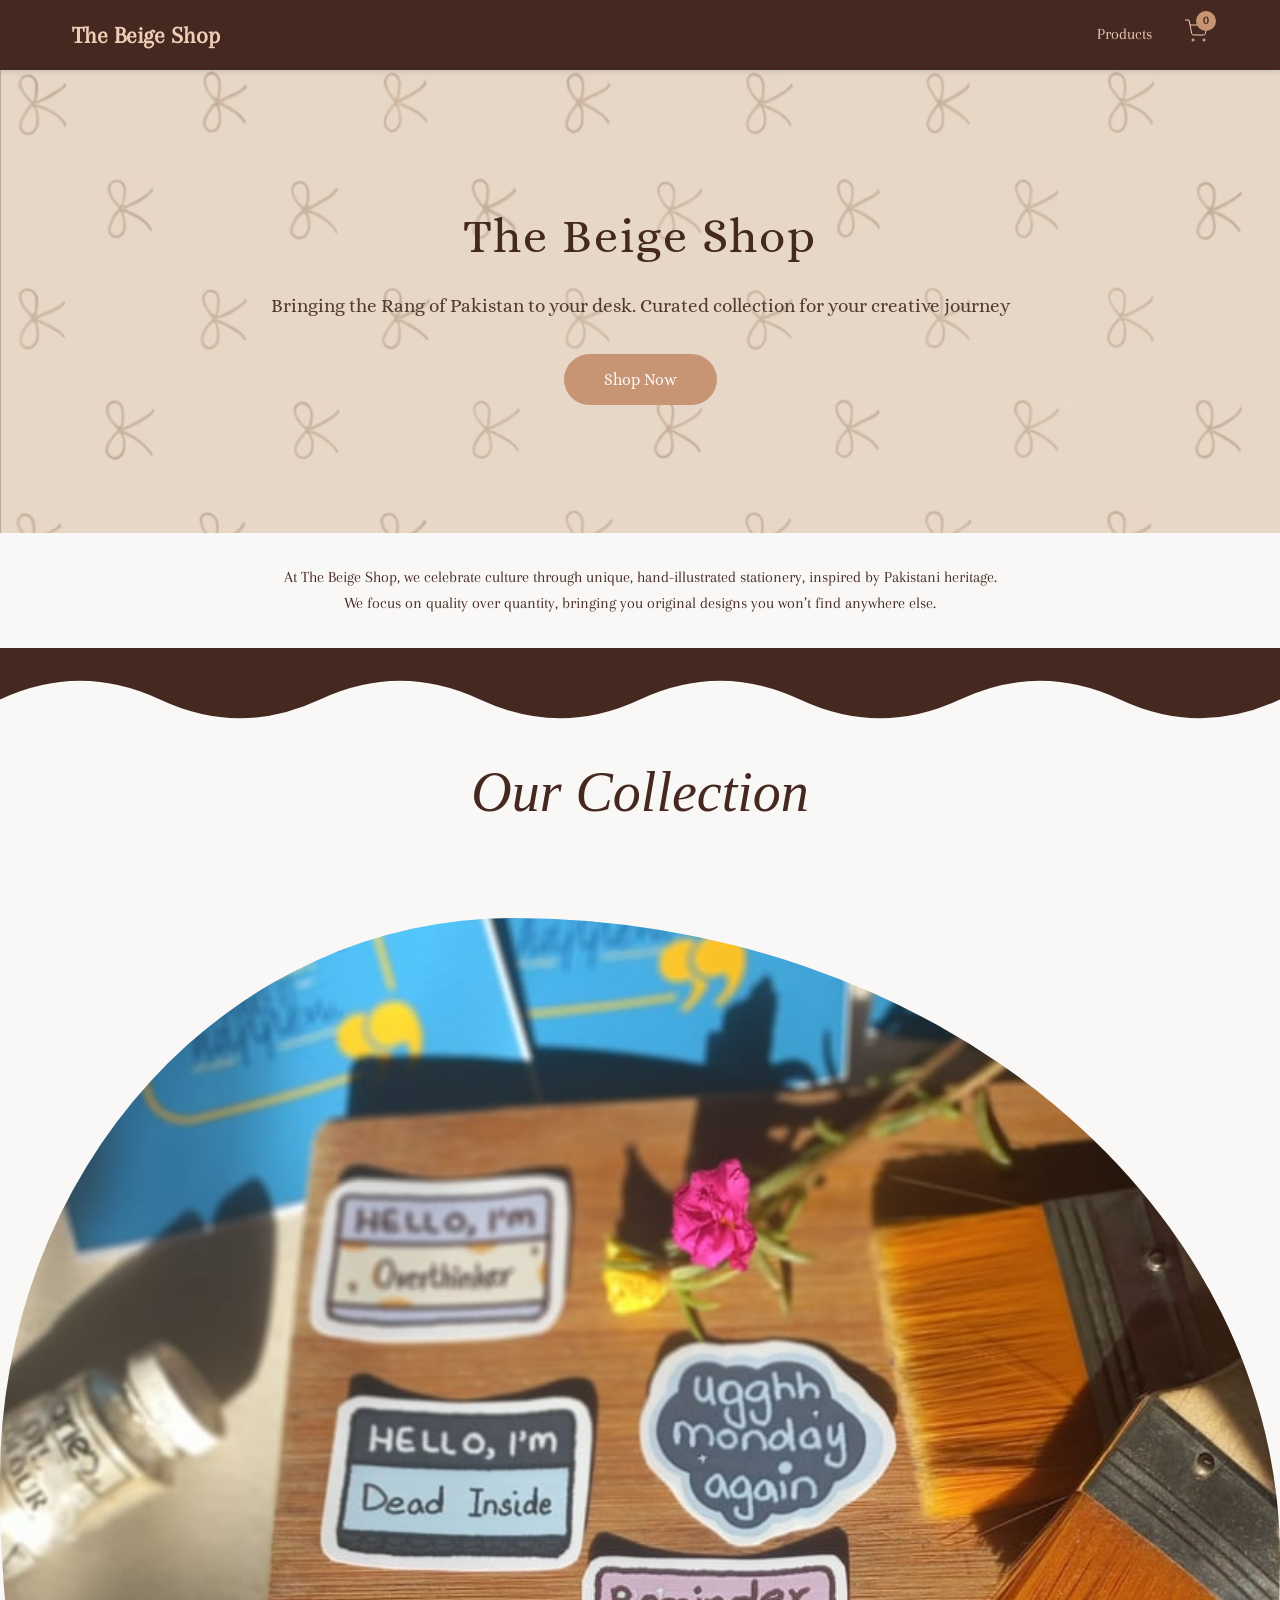
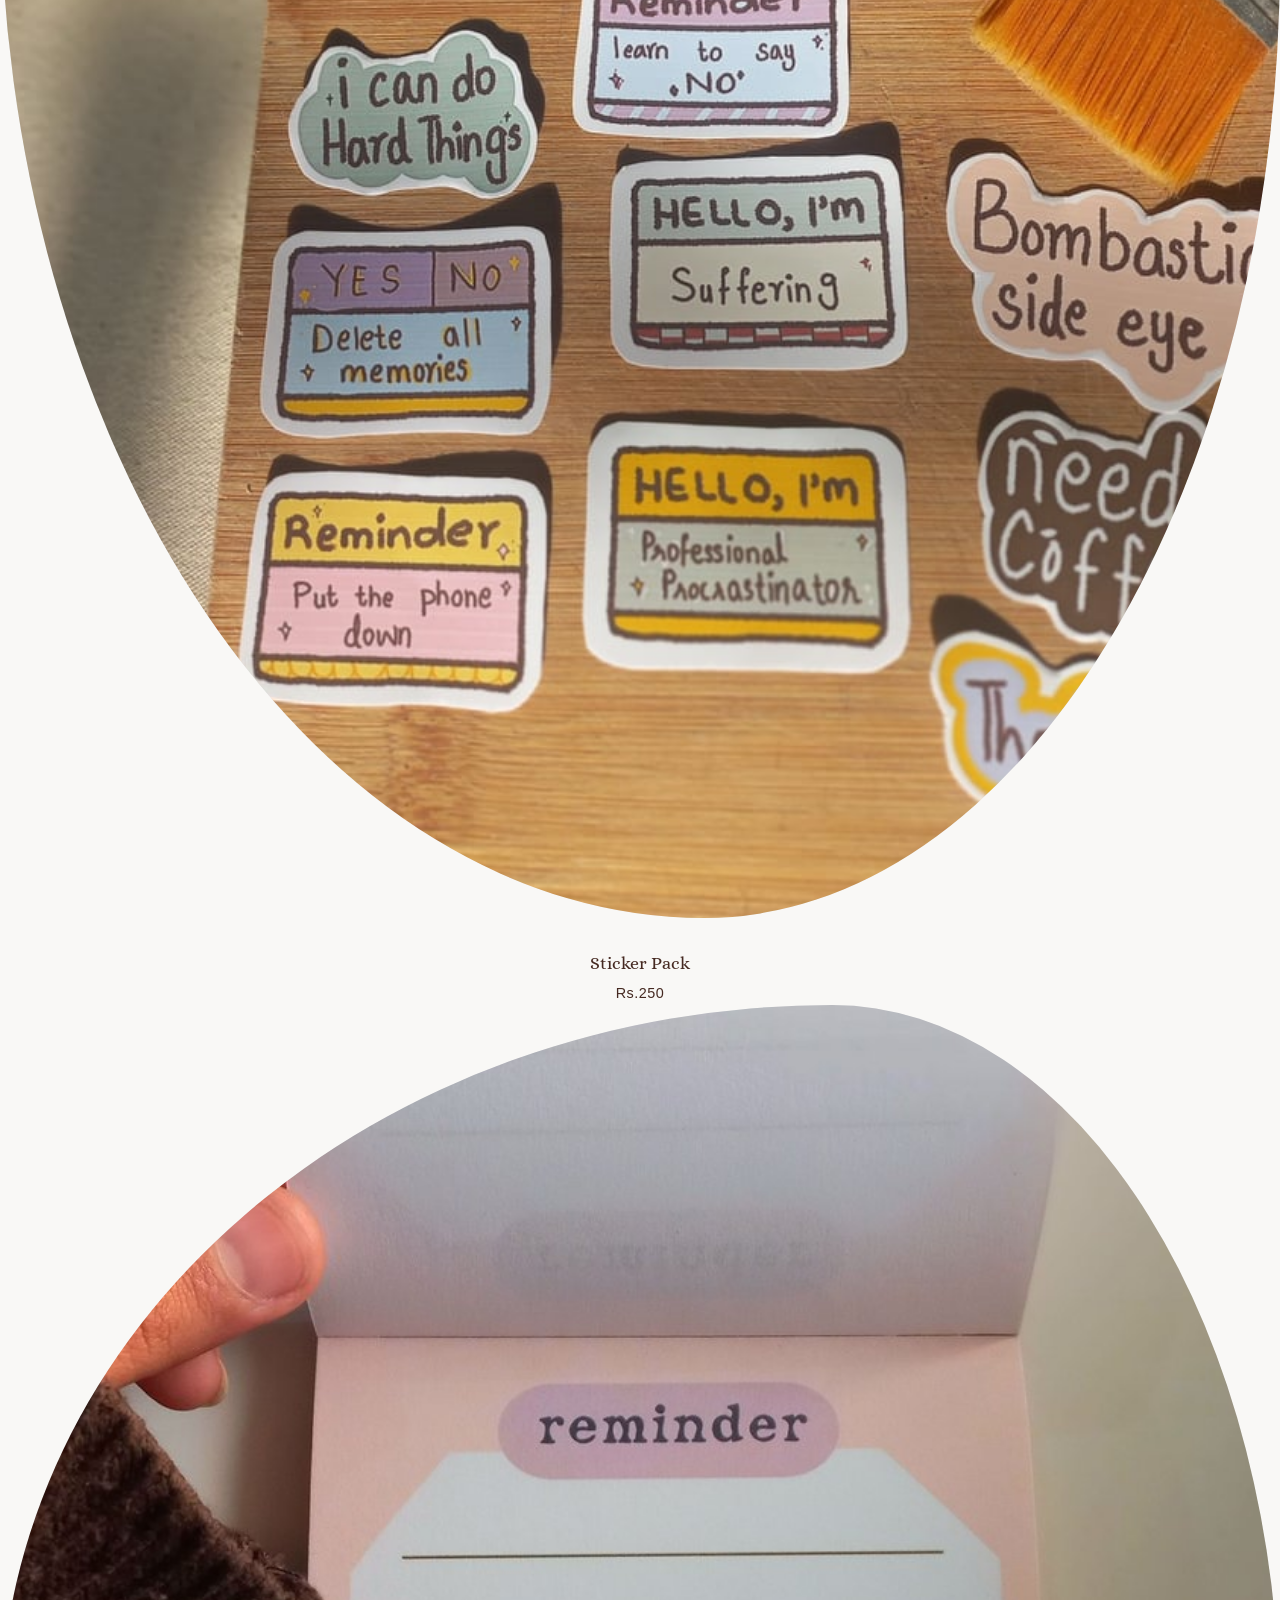
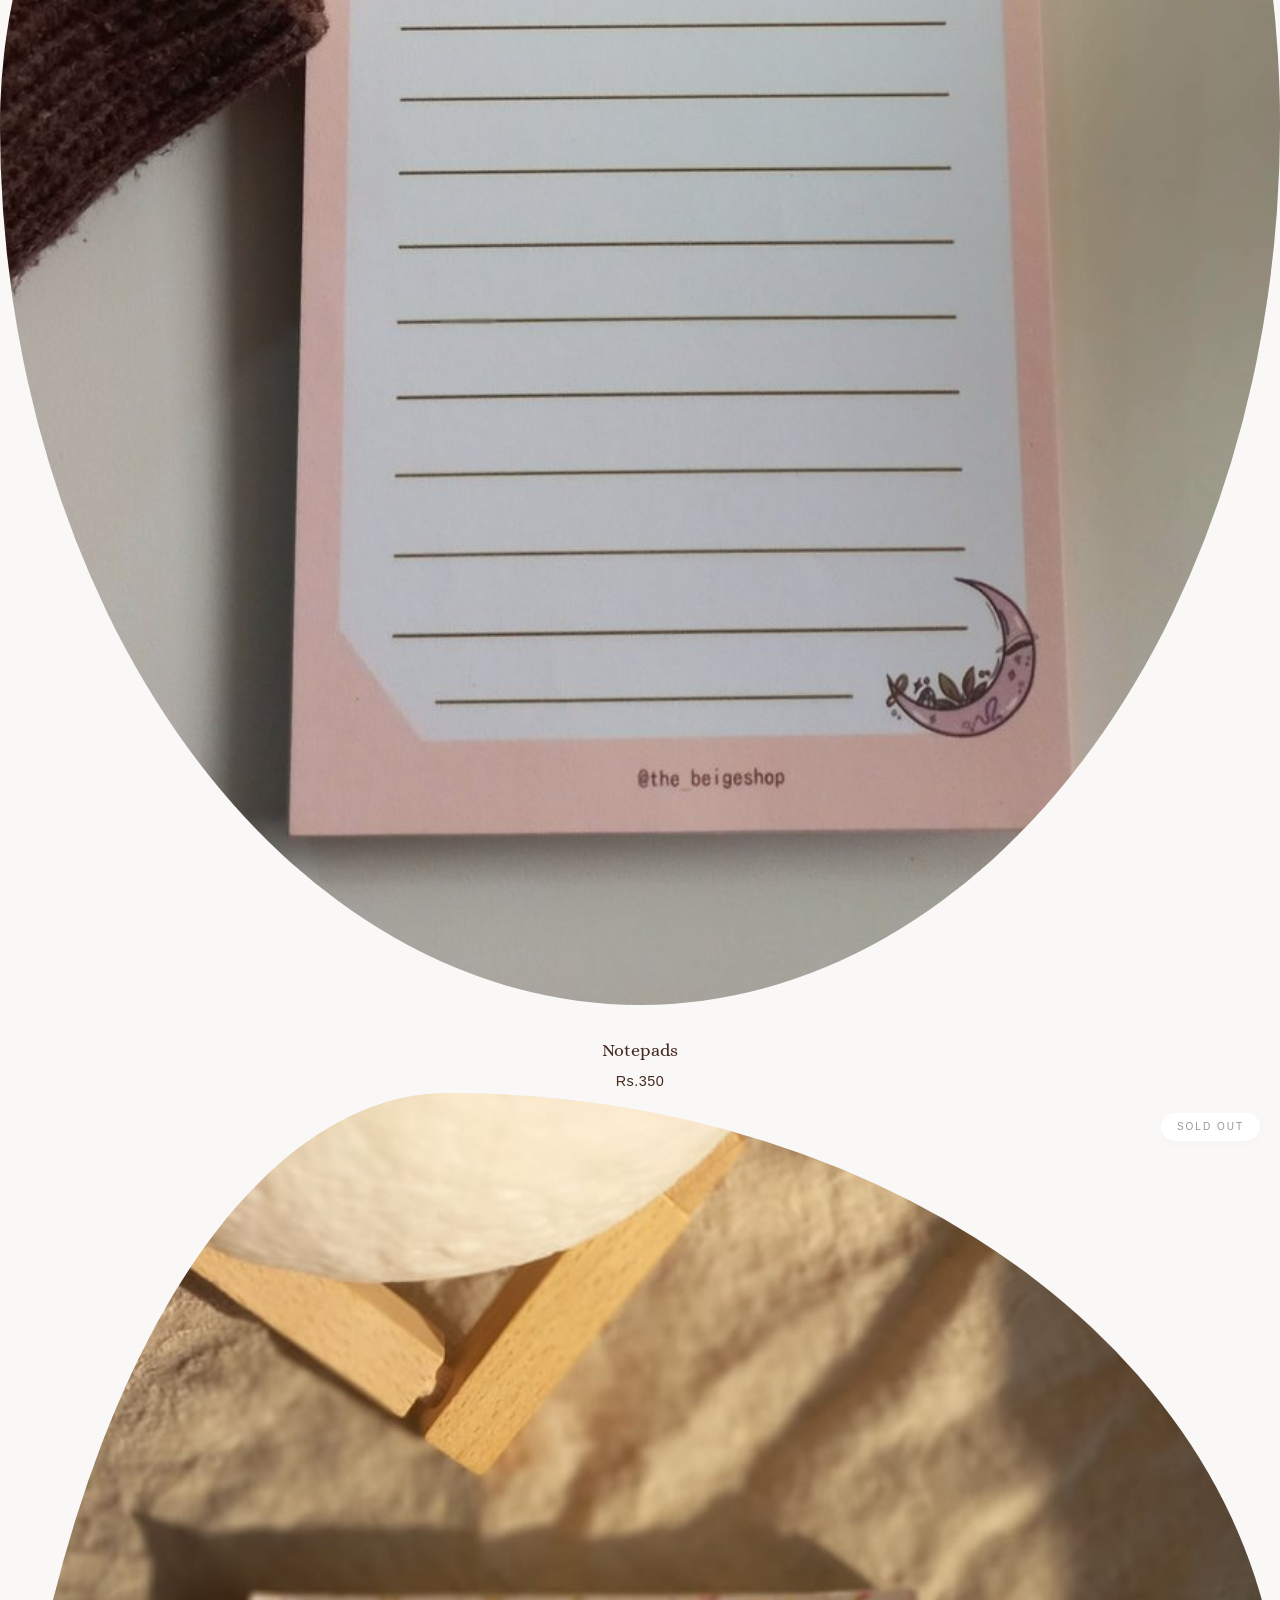
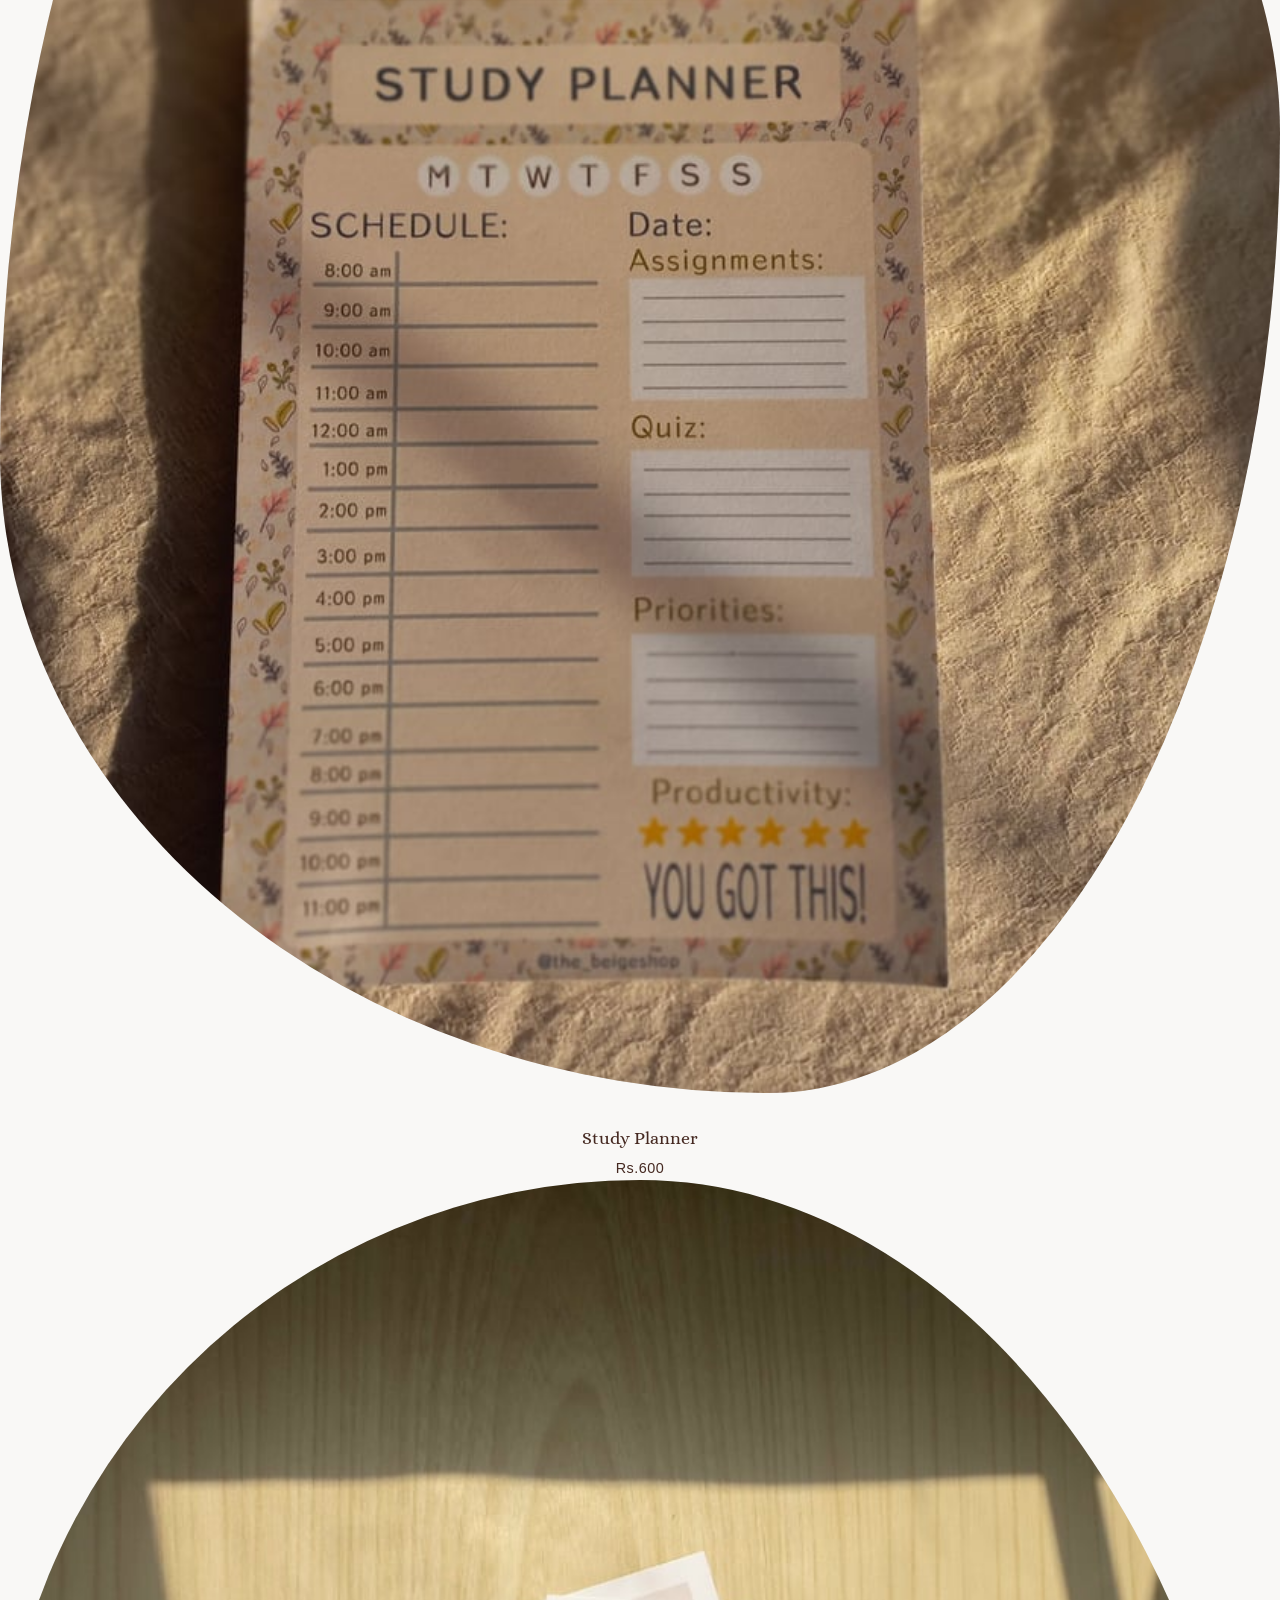
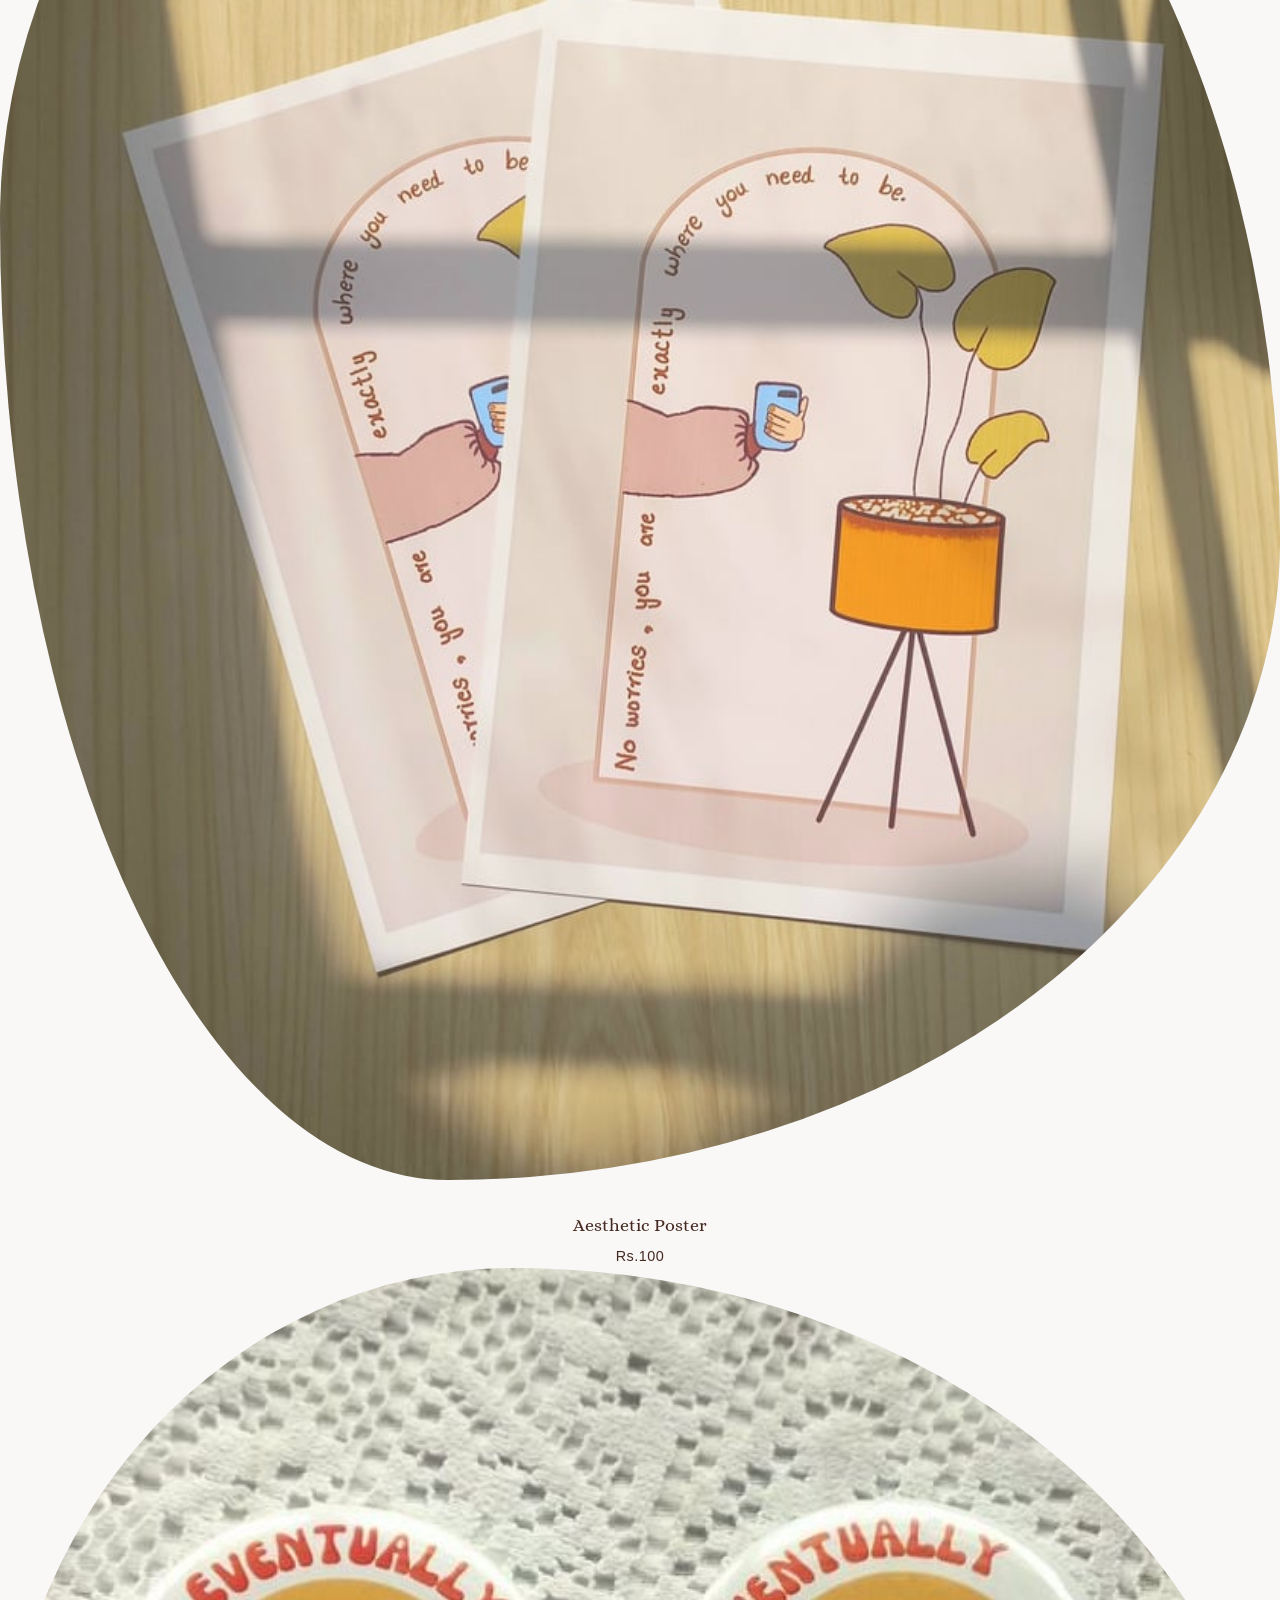
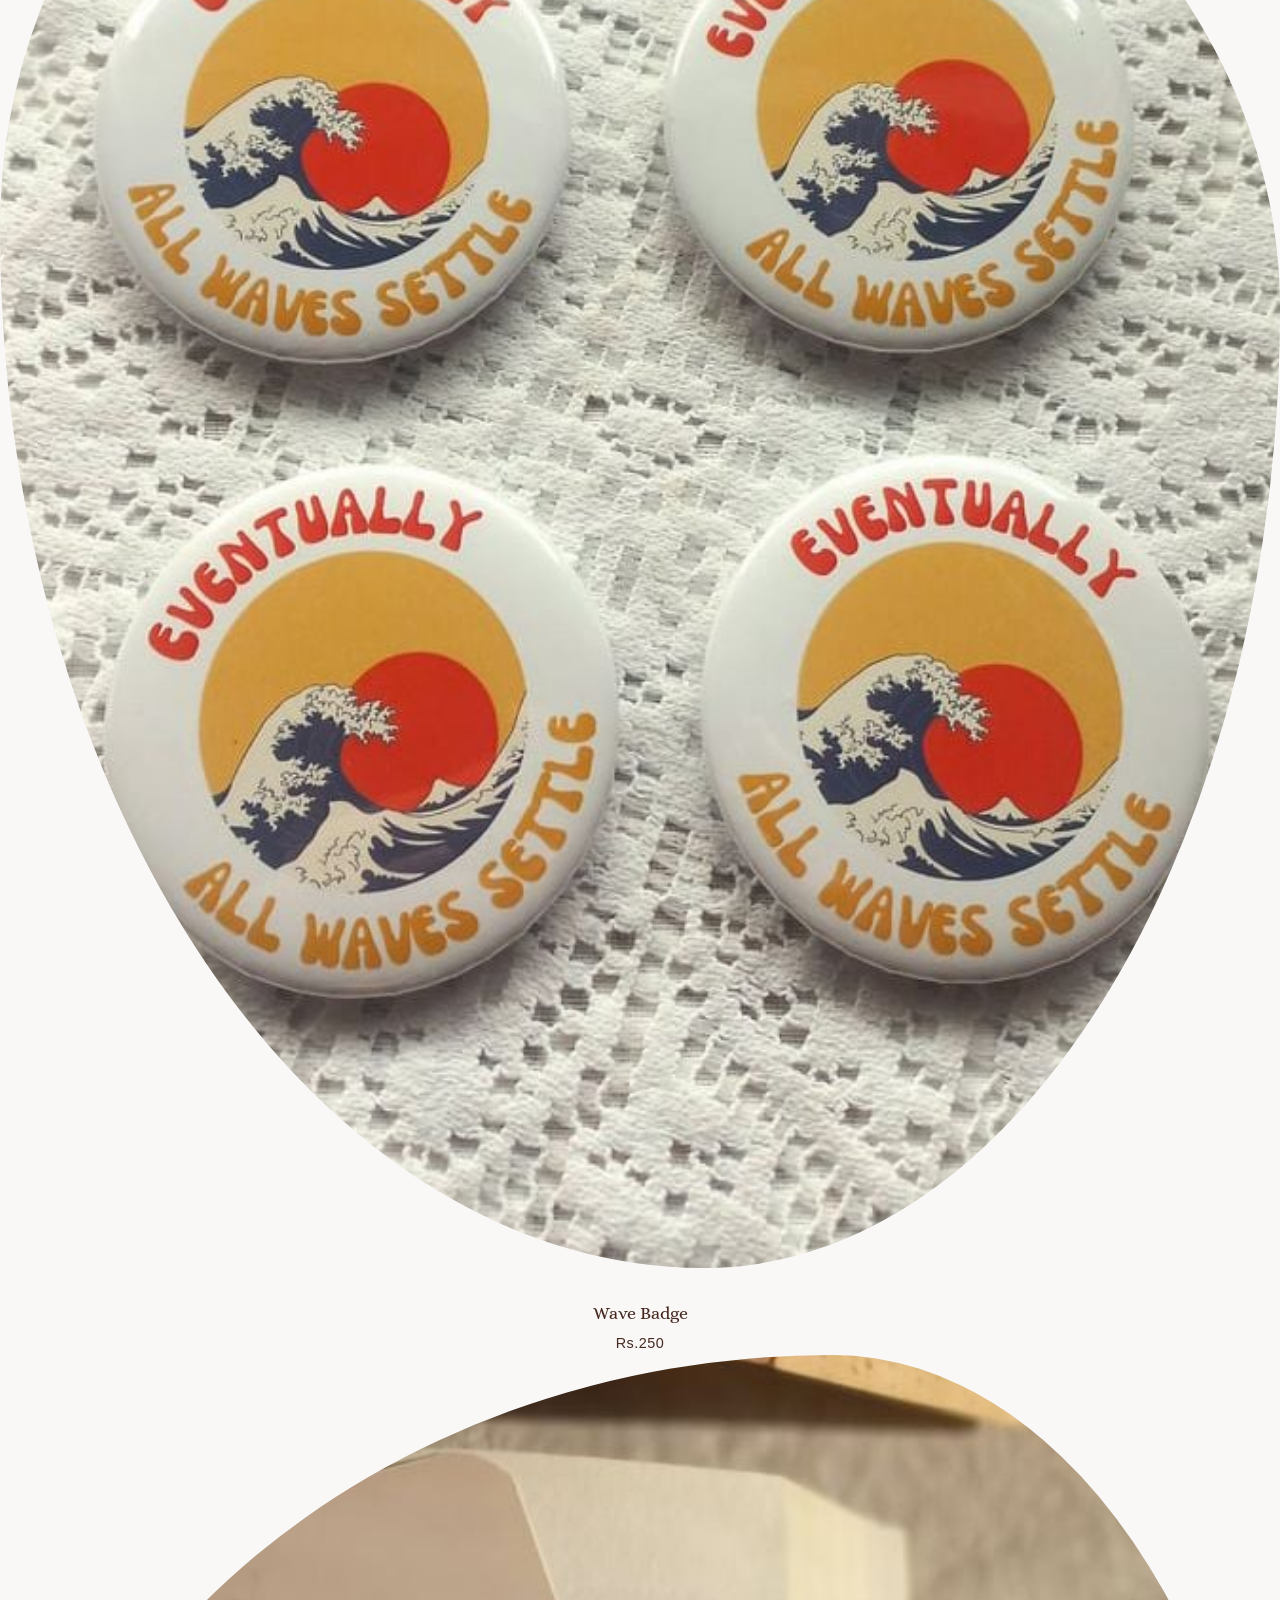
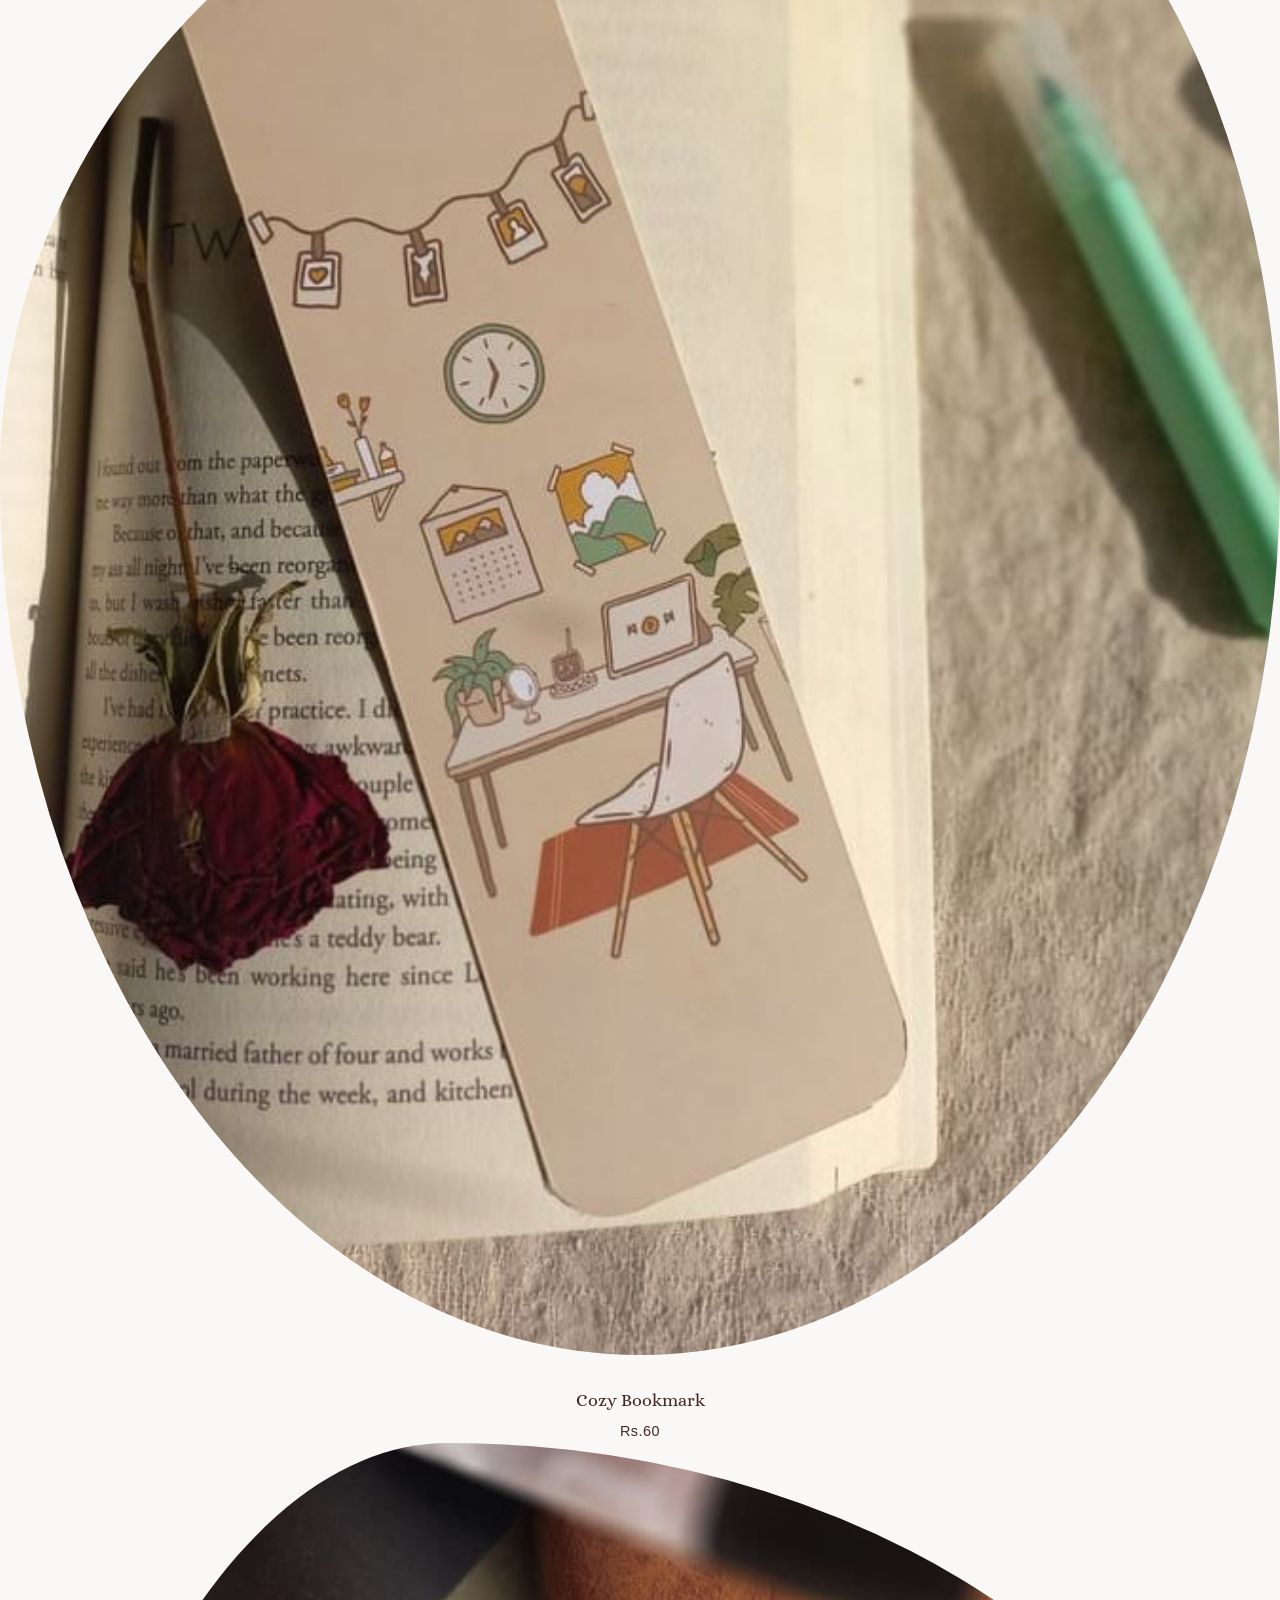
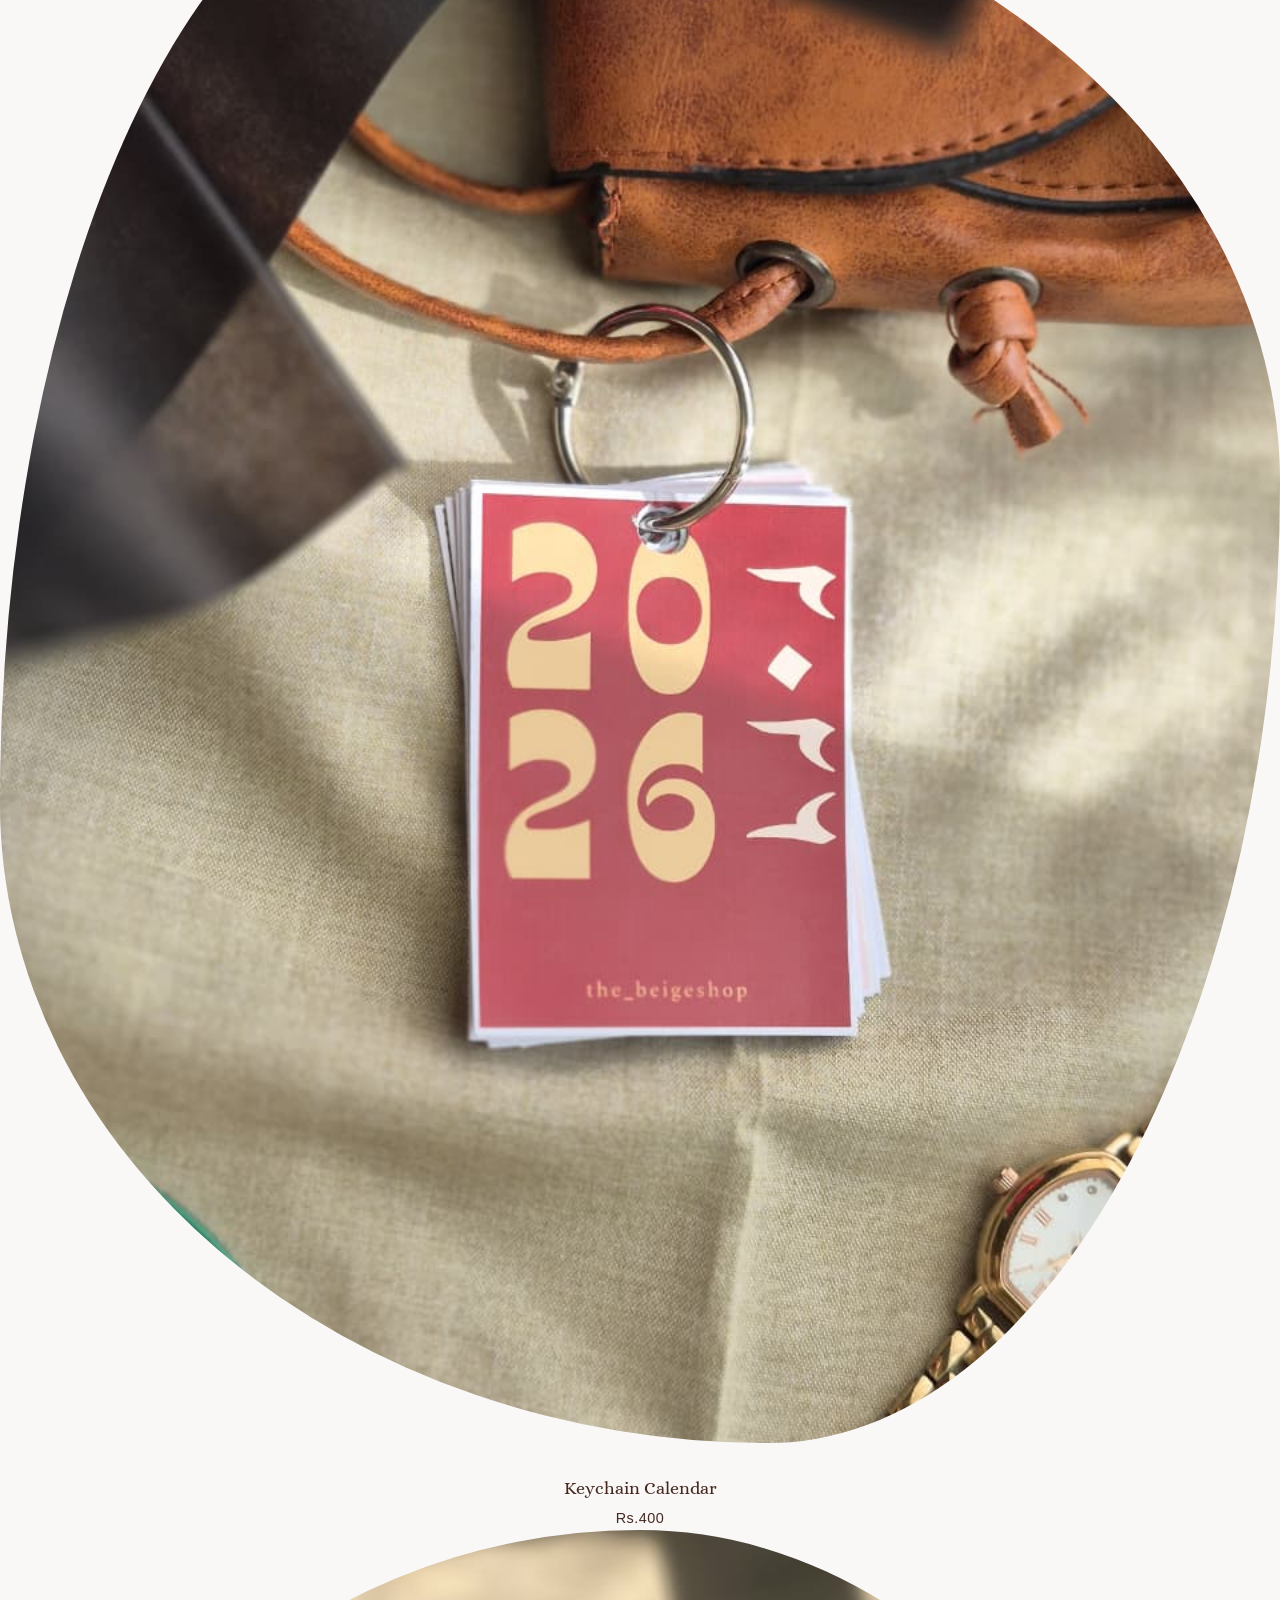
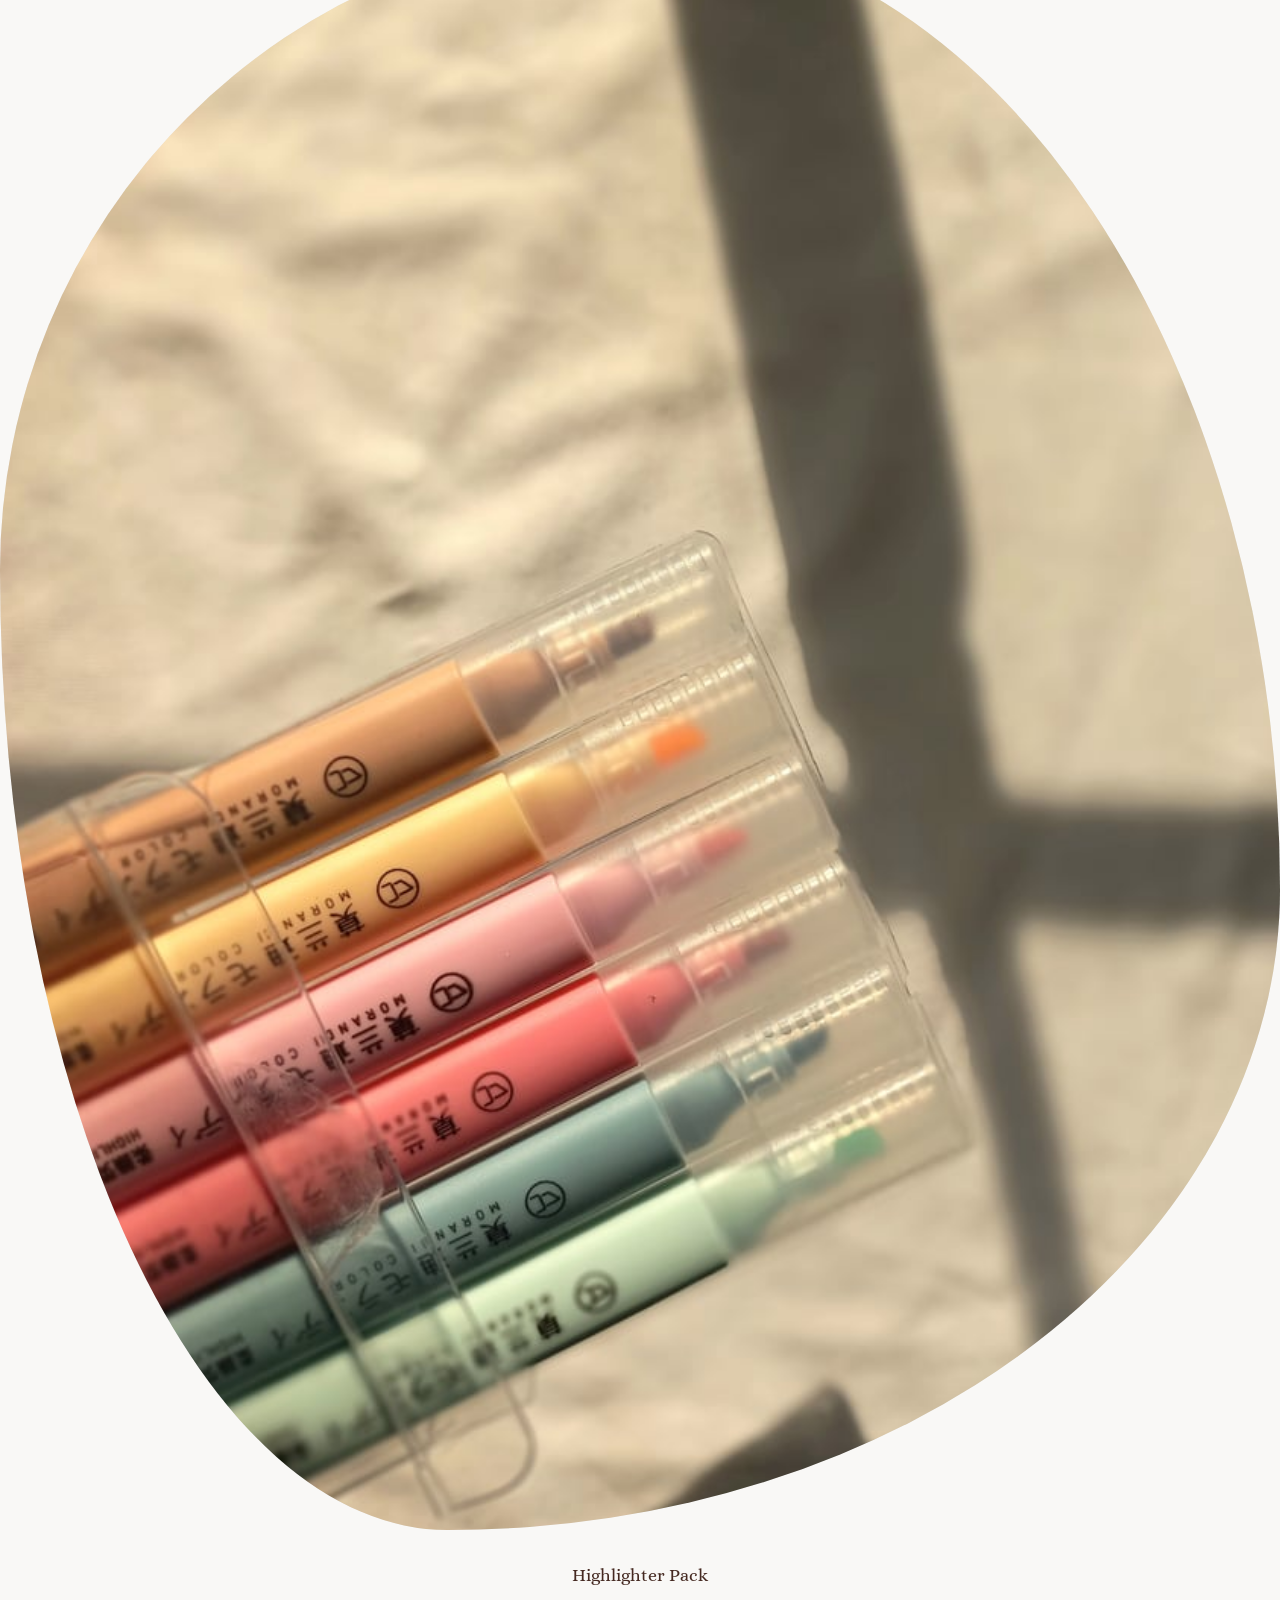
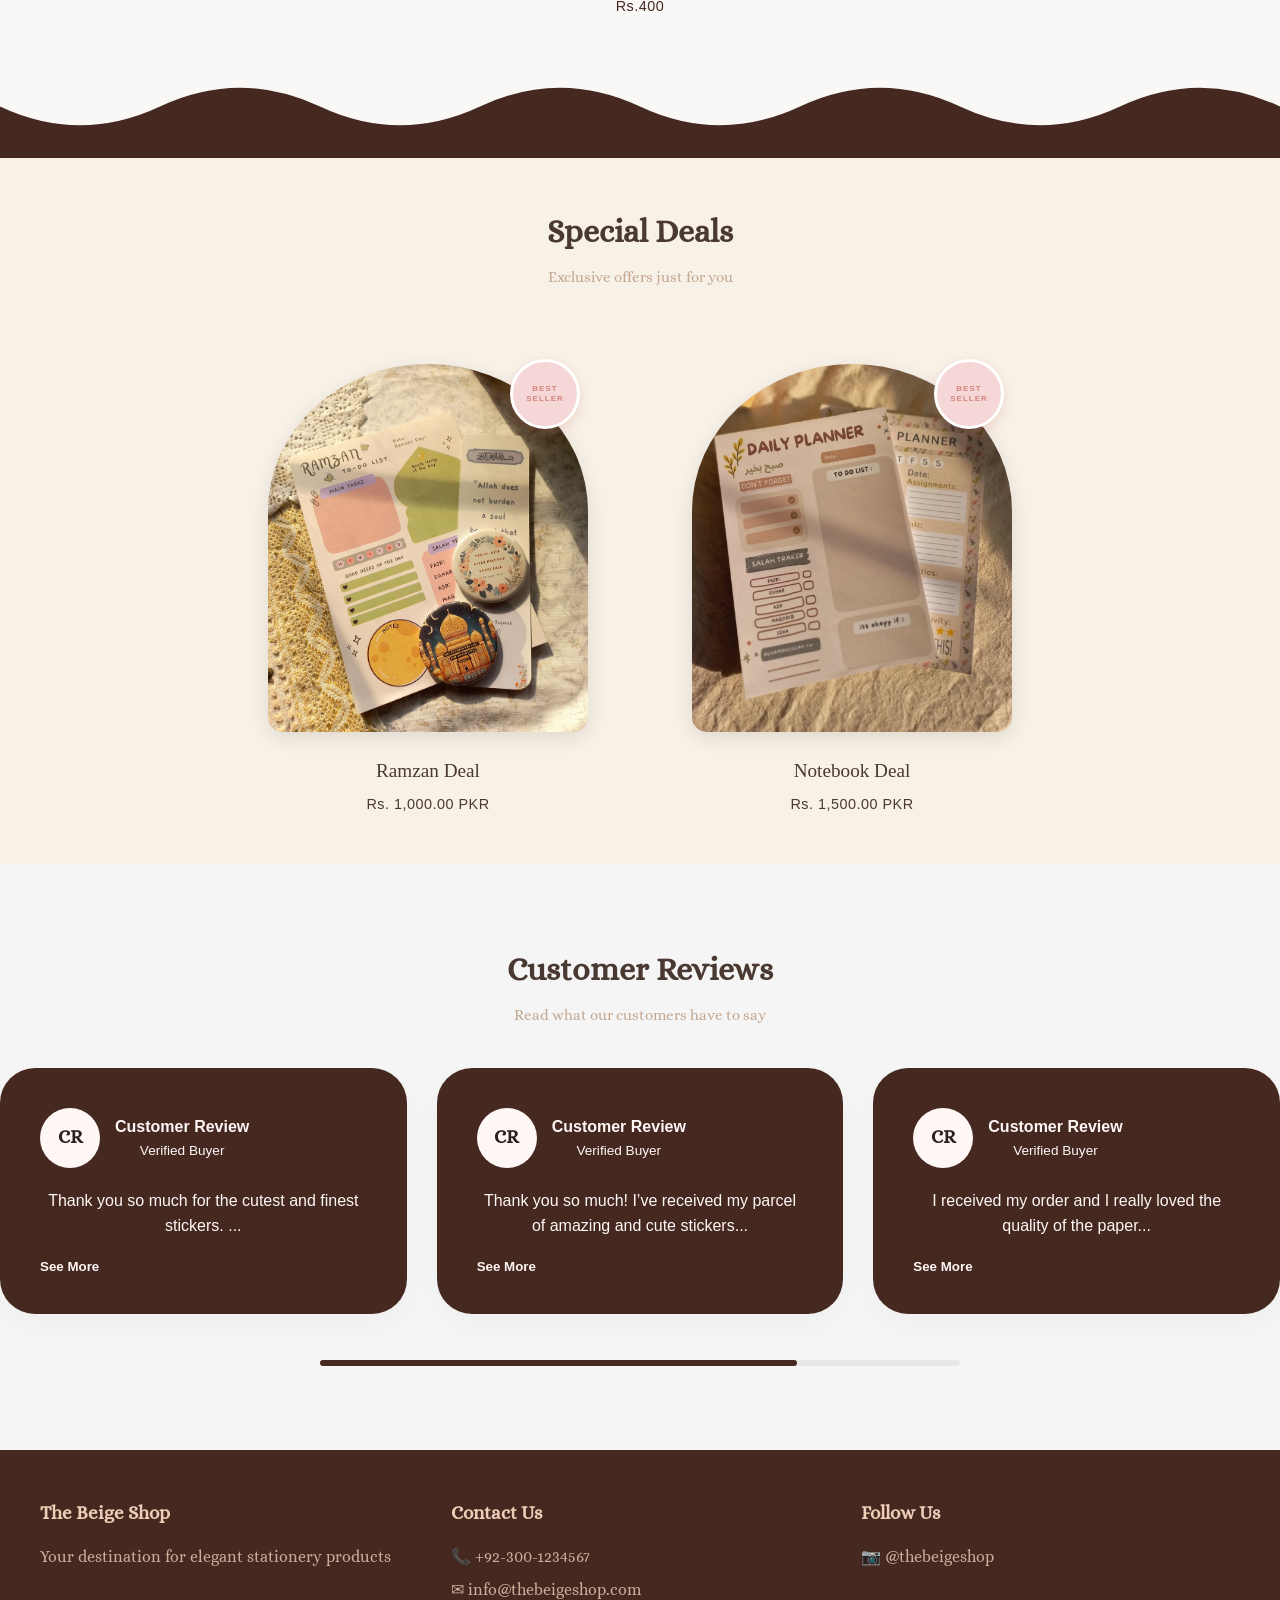
==== index.html @ 03202953 "new changes" ====
<!DOCTYPE html>
<html lang="en">
<head>
    <meta charset="UTF-8">
    <meta name="viewport" content="width=device-width, initial-scale=1.0">
    <title>The Beige Shop - Elegant Stationery</title>
    <link rel="preconnect" href="https://fonts.googleapis.com">
    <link rel="preconnect" href="https://fonts.gstatic.com" crossorigin>
    <link href="https://fonts.googleapis.com/css2?family=Alice&family=Arapey:ital@0;1&display=swap" rel="stylesheet">

    
    <link rel="stylesheet" href="styles.css">
    <link rel="stylesheet" href="cart.css">
    <script src="https://cdn.tailwindcss.com"></script>

    <!-- Add these in the <head> section -->
<link rel="stylesheet" href="https://cdn.jsdelivr.net/npm/swiper@11/swiper-bundle.min.css" />
<script src="https://cdn.jsdelivr.net/npm/swiper@11/swiper-bundle.min.js"></script>


</head>
<body>
    <!-- Header -->
    <header>
        <div class="header-container">
            <div class="logo">The Beige Shop</div>
            <nav>
                <a href="#products">Products</a>
                <a href="cart.html" class="cart-icon" onclick="openCart()">
                    <svg width="24" height="24" viewBox="0 0 24 24" fill="none" stroke="currentColor">
                        <circle cx="9" cy="21" r="1"/>
                        <circle cx="20" cy="21" r="1"/>
                        <path d="M1 1h4l2.68 13.39a2 2 0 0 0 2 1.61h9.72a2 2 0 0 0 2-1.61L23 6H6"/>
                    </svg>
                    <span class="cart-count" id="cartCount">0</span>
                </a>
            </nav>
        </div>
    </header>

    <!-- Hero Section -->
    <section class="hero">
        <div class="hero-content">
            <h1>The Beige Shop</h1>
            <p>Bringing the Rang of Pakistan to your desk. Curated collection for your creative journey</p>
            <button class="btn-primary" onclick="document.getElementById('products').scrollIntoView({behavior: 'smooth'})">Shop Now</button>
        </div>
    </section>

     <!-- Description Section -->

    <div class="description-section">
       
        <p>At The Beige Shop, we celebrate culture through unique, hand-illustrated stationery, inspired by Pakistani heritage. <br>
            We focus on quality over quantity, bringing you original designs you won’t find anywhere else.</p>

    </div>


    <!-- Products Collection (Candle Season) -->
    <div class="products-wrapper" id="products">
        <!-- SHALLOW TOP WAVE -->
        <div class="wave-element wave-top">
            <svg viewBox="0 0 2400 60" preserveAspectRatio="none">
                <path d="M 0,35 Q 150,10 300,35 T 600,35 T 900,35 T 1200,35 T 1500,35 T 1800,35 T 2100,35 T 2400,35 L 2400,0 L 0,0 Z"></path>
            </svg>
        </div>

        <section class="content-area">
            <h2 class="section-title"> Our Collection</h2>

            <div class="max-w-[1440px] mx-auto px-6 lg:px-12">
                <!-- 8 Product Grid: 4 per row on desktop -->
                <div class="grid grid-cols-1 sm:grid-cols-2 lg:grid-cols-4 gap-12 lg:gap-16">
                    
                    <!-- Item 1: sticker pack -->
                    <div class="product-card group relative cursor-pointer" data-id="1">
                        <div class="blob-container blob-1">
                            <img class="img-main" src="stickers.jpeg" alt="Fall Pillar">
                            <img class="img-hover" src="sticker2.jpg" alt="Fall Pillar Alt">
                        </div>
                        <div class="product-info">
                            <div class="product-title">Sticker Pack</div>
                            <div class="product-price">Rs.250 </div>
                        </div>
                    </div>

                    <!-- Item 2: Notepad -->
                    <div class="product-card group relative cursor-pointer" data-id="2">
                        <div class="blob-container blob-2">
                            <img class="img-main" src="notepad.jpeg" alt="Ceramic Candle">
                            <img class="img-hover" src="notepad2.jpeg" alt="Ceramic Candle Alt">
                        </div>
                        <div class="product-info">
                            <div class="product-title">Notepads</div>
                            <div class="product-price">Rs.350 </div>
                        </div>
                    </div>

                    <!-- Item 3: Planner -->
                    <div class="product-card group relative cursor-pointer" data-id="3">
                        <span class="sold-out-badge">Sold out</span>
                        <div class="blob-container blob-3">
                            <img class="img-main" src="planner.jpeg" alt="Wax Warmer">
                            <img class="img-hover" src="planner2.jpeg" alt="Wax Warmer Alt">
                        </div>
                        <div class="product-info">
                            <div class="product-title">Study Planner</div>
                            <div class="product-price">Rs.600 </div>
                        </div>
                    </div>

                    <!-- Item 4: Poster -->
                    <div class="product-card group relative cursor-pointer" data-id="4">
                        <div class="blob-container blob-4">
                            <img class="img-main" src="poster.jpeg" alt="Wax Melts">
                            <img class="img-hover" src="https://theduskstore.com/cdn/shop/files/IMG_3972.jpg?v=1697475199&width=800" alt="Wax Melts Alt">
                        </div>
                        <div class="product-info">
                            <div class="product-title">Aesthetic Poster</div>
                            <div class="product-price">Rs.100 </div>
                        </div>
                    </div>

                    <!-- Item 5: Badge -->
                    <div class="product-card group relative cursor-pointer" data-id="5">
                        <div class="blob-container blob-1">
                            <img class="img-main" src="badge.jpeg" alt="Aura Wavy">
                            <img class="img-hover" src="badge3.jpeg" alt="Aura Wavy Alt">
                        </div>
                        <div class="product-info">
                            <div class="product-title">Wave Badge</div>
                            <div class="product-price">Rs.250</div>
                        </div>
                    </div>

                    <!-- Item 6: Bookmark -->
                    <div class="product-card group relative cursor-pointer" data-id="6">
                        <div class="blob-container blob-2">
                            <img class="img-main" src="bookmark.jpeg" alt="Luna Tray">
                            <img class="img-hover" src="bookmark2.jpg" alt="Luna Tray Alt">
                        </div>
                        <div class="product-info">
                            <div class="product-title">Cozy Bookmark</div>
                            <div class="product-price">Rs.60</div>
                        </div>
                    </div>

                    <!-- Item 7: Calendar -->
                    <div class="product-card group relative cursor-pointer" data-id="7">
                        <div class="blob-container blob-3">
                            <img class="img-main" src="calendar.jpeg" alt="Donut Holder">
                            <img class="img-hover" src="calendar2.jpeg" alt="Donut Holder Alt">
                        </div>
                        <div class="product-info">
                            <div class="product-title">Keychain Calendar</div>
                            <div class="product-price">Rs.400</div>
                        </div>
                    </div>

                    <!-- Item 8: Highlighter -->
                    <div class="product-card group relative cursor-pointer" data-id="8">
                        <div class="blob-container blob-4">
                            <img class="img-main" src="highlighter.jpeg" alt="Arch Candle">
                            <img class="img-hover" src="highlighter2.jpg" alt="Arch Candle Alt">
                        </div>
                        <div class="product-info">
                            <div class="product-title">Highlighter Pack </div>
                            <div class="product-price">Rs.400</div>
                        </div>
                    </div>

                </div>
            </div>
        </section>

        <!-- SHALLOW BOTTOM WAVE -->
        <div class="wave-element wave-bottom">
            <svg viewBox="0 0 2400 60" preserveAspectRatio="none">
                <path d="M 0,25 Q 150,50 300,25 T 600,25 T 900,25 T 1200,25 T 1500,25 T 1800,25 T 2100,25 T 2400,25 L 2400,60 L 0,60 Z"></path>
            </svg>
        </div>
    </div>

    <!-- Special Deals Section -->
    <section class="special-section">
        <h2>Special Deals</h2>
        <p class="subtitle">Exclusive offers just for you</p>
        
        <div class="deals-container">
            <!-- Ramadan Deal -->
            <div class="arch-deal">
                <span class="best-seller-badge">BEST SELLER</span>
                <div class="arch-shape">
                    <img src="deal1.jpeg" alt="Ramadan Deal">
                </div>
                <div class="deal-details">
                    <h3>Ramzan Deal</h3>
                    <p class="deal-price">Rs. 1,000.00 PKR</p>
                </div>
            </div>

            <!-- Notebook Deal -->
            <div class="arch-deal">
                <span class="best-seller-badge">BEST SELLER</span>
                <div class="arch-shape">
                    <img src="deal2.jpeg" alt="Notebook Deal">
                </div>
                <div class="deal-details">
                    <h3>Notebook Deal</h3>
                    <p class="deal-price">Rs. 1,500.00 PKR</p>
                </div>
            </div>
        </div>
    </section>

    <!-- CUSTOMER REVIEWS -->
    <section class="reviews-section">
        <h2>Customer Reviews</h2>
        <p class="subtitle">Read what our customers have to say</p>
    
        <div class="max-w-[1200px] mx-auto px-6">
            <div class="swiper reviewsSwiper">
                <div class="swiper-wrapper">
    
                    <!-- Review 1 -->
                    <div class="swiper-slide">
                        <div class="review-card">
                            <div class="reviewer-header">
                                <div class="reviewer-avatar">CR</div>
                                <div class="reviewer-meta">
                                    <div class="reviewer-name">Customer Review</div>
                                    <div class="reviewer-title">Verified Buyer</div>
                                </div>
                            </div>
                            <div class="review-body">
                                <p class="review-text-short">
                                    Thank you so much for the cutest and finest stickers. ...
                                </p>
                                <p class="review-text-full hidden">
                                    Thank you so much for the cutest and the finest stickers. I loved them so so much — you truly made my dream come true. I’ll put them on the back of my case and go to the stadium feeling extra proud. Thank you so much for the freebies as well. You are the best, love you so much, and may your business prosper even more.
                                </p>
                            </div>
                            <button class="see-more" onclick="toggleReview(this)">See More</button>
                        </div>
                    </div>
    
                    <!-- Review 2 -->
                    <div class="swiper-slide">
                        <div class="review-card">
                            <div class="reviewer-header">
                                <div class="reviewer-avatar">CR</div>
                                <div class="reviewer-meta">
                                    <div class="reviewer-name">Customer Review</div>
                                    <div class="reviewer-title">Verified Buyer</div>
                                </div>
                            </div>
                            <div class="review-body">
                                <p class="review-text-short">
                                    Thank you so much! I’ve received my parcel of amazing and cute stickers...
                                </p>
                                <p class="review-text-full hidden">
                                    Thank you so much! I’ve received my parcel of amazing and cute stickers. The quality is top notch, the designs are diverse, and the packaging was secure. Absolutely loved the experience!
                                </p>
                            </div>
                            <button class="see-more" onclick="toggleReview(this)">See More</button>
                        </div>
                    </div>
    
                    <!-- Review 3 -->
                    <div class="swiper-slide">
                        <div class="review-card">
                            <div class="reviewer-header">
                                <div class="reviewer-avatar">CR</div>
                                <div class="reviewer-meta">
                                    <div class="reviewer-name">Customer Review</div>
                                    <div class="reviewer-title">Verified Buyer</div>
                                </div>
                            </div>
                            <div class="review-body">
                                <p class="review-text-short">
                                    I received my order and I really loved the quality of the paper...
                                </p>
                                <p class="review-text-full hidden">
                                    I received my order and I absolutely loved the quality of the paper. It feels premium and well-made — definitely exceeded my expectations.
                                </p>
                            </div>
                            <button class="see-more" onclick="toggleReview(this)">See More</button>
                        </div>
                    </div>
    
                    <!-- Review 4 -->
                    <div class="swiper-slide">
                        <div class="review-card">
                            <div class="reviewer-header">
                                <div class="reviewer-avatar">CR</div>
                                <div class="reviewer-meta">
                                    <div class="reviewer-name">Customer Review</div>
                                    <div class="reviewer-title">Verified Buyer</div>
                                </div>
                            </div>
                            <div class="review-body">
                                <p class="review-text-short">
                                    My sister liked all the stickers more than me...
                                </p>
                                <p class="review-text-full hidden">
                                    My sister liked all the stickers more than me! I only managed to use a few on my phone case and laptop — she took the rest for her iPad, lol.
                                </p>
                            </div>
                            <button class="see-more" onclick="toggleReview(this)">See More</button>
                        </div>
                    </div>
    
                </div>
                   
                <!-- Progress Line Slider -->
                <div class="swiper-scrollbar"></div>
            </div>
        </div>
    </section>
    <!-- Footer -->
    <footer>
        <div class="footer-container">
            <div class="footer-section">
                <h3>The Beige Shop</h3>
                <p>Your destination for elegant stationery products</p>
            </div>
            <div class="footer-section">
                <h3>Contact Us</h3>
                <p>📞 +92-300-1234567</p>
                <p>✉ info@thebeigeshop.com</p>
            </div>
            <div class="footer-section">
                <h3>Follow Us</h3>
                <p>📷 @thebeigeshop</p>
            </div>
        </div>
        <div class="footer-bottom">
            <p>© 2025 The Beige Shop. All rights reserved.</p>
        </div>
    </footer>

    <!-- Product Modal -->
    <div id="productModal" class="modal">
        <div class="modal-content">
            <span class="close" onclick="closeModal()">&times;</span>
            <div class="modal-body">
                <div class="modal-images">
                    <img id="modalMainImage" src="" alt="">
                    <div class="modal-thumbnails" id="modalThumbnails"></div>
                </div>
                <div class="modal-details">
                    <h2 id="modalTitle"></h2>
                    <p id="modalDescription"></p>
                    <div class="modal-price-section">
                        <span class="modal-price" id="modalPrice"></span>
                        <span class="modal-old-price" id="modalOldPrice"></span>
                    </div>
                    <div class="quantity-section">
                        <label for="quantityInput">Quantity:</label>
                        <div class="quantity-controls">
                            <button class="qty-btn" onclick="decreaseQuantity()">−</button>
                            <input type="number" id="quantityInput" value="1" min="1" max="99">
                            <button class="qty-btn" onclick="increaseQuantity()">+</button>
                        </div>
                    </div>
                    <button class="btn-add-to-cart" onclick="addToCartFromModal()">Add to Cart</button>
                </div>
            </div>
        </div>
    </div>

    <script src="script.js"></script>
</body>
</html>
---- styles.css ----
/* ==========================================
   BEIGE SHOP - MAIN STYLESHEET
   styles.css
   ========================================== */

/* Reset and Base Styles */
* {
    margin: 0;
    padding: 0;
    box-sizing: border-box;
}

body {
    
    font-family: 'Alice', 'Palatino Linotype', Palatino, serif;

   
    line-height: 1.6;
    overflow-x: hidden;
}

/* ==========================================
   HEADER SECTION
   ========================================== */
header {
    background:   #452921;
    box-shadow: 0 2px 5px rgba(0,0,0,0.1);
    position: sticky;
    top: 0;
    z-index: 100;
    font-family: 'Arapey', serif;
}

.header-container {
    max-width: 1200px;
    margin: 0 auto;
    padding: 1rem 2rem;
    display: flex;
    justify-content: space-between;
    align-items: center;
}

.logo {
    font-size: 1.5rem;
    font-weight: bold;
    color:  #efcdb7;
}

nav {
    display: flex;
    gap: 2rem;
    align-items: center;
}

nav a {
    text-decoration: none;
    color: #efcdb7;
    font-size: 1rem;
    transition: color 0.3s;
}

nav a:hover {
    color: #c4a57b #efcdb7;
}

.cart-icon {
    position: relative;
    cursor: pointer;
    color:  #efcdb7; 
}

.cart-count {
    position: absolute;
    top: -8px;
    right: -8px;
    background: #c79573;
    color:  #452921;
    border-radius: 50%;
    width: 20px;
    height: 20px;
    display: flex;
    align-items: center;
    justify-content: center;
    font-size: 0.75rem;
    font-weight: bold;
}

/* ==========================================
   HERO SECTION
   ========================================== */
.hero {
    background-color: #e0cfc1;
    color: #452921;
    text-align: center;
    padding: 8rem 2rem;
    position: relative;
   
}

.hero::before {
    content: '';
    position: absolute;
    top: 0;
    left: 0;
    right: 0;
    bottom: 0;
    background: url('wall.png') no-repeat center center/cover;
    opacity: 0.3;
}

.hero-content {
    position: relative;
    z-index: 1;
}

.hero-content h1 {
    font-size: 3rem;
    margin-bottom: 1rem;
    font-weight: 300;
    letter-spacing: 2px;
}

.hero-content p {
    font-size: 1.2rem;
    margin-bottom: 2rem;
    opacity: 0.9;
}

.btn-primary {
    background:  #c79573;
    color: #f9f5f2;
    border: none;
    padding: 1rem 2.5rem;
    font-size: 1rem;
    border-radius: 50px;
    cursor: pointer;
    transition: all 0.3s;
    font-family: inherit;
}

.btn-primary:hover {
    background: #b8965a;
    transform: translateY(-2px);
    box-shadow: 0 5px 15px rgba(196, 165, 123, 0.3);
}

/* ==========================================
   DESCRIPTION-SECTION
   ========================================== */

.description-section{
    padding: 2rem 0.5rem;
    
    margin: 0 auto;
    text-align: center;
    color: #452921;
    background-color: #f9f8f6;
    font-family: 'Arapey', serif;
}



/* ==========================================
   SPECIAL DEALS SECTION (ARCH SHAPED)
   ========================================== */
.special-section {
    padding: 3rem 2rem;
    background:  #f8f1e7;
    text-align: center;
}

.special-section h2 {
    font-size: 2rem;
    color: #4a3933;
    margin-bottom: 0.5rem;
}

.subtitle {
    color: #c4a891;
    font-size: 0.95rem;
    margin-bottom: 2.5rem;
    font-weight: 300;
}

.deals-container {
    display: grid;
    grid-template-columns: repeat(2, 2fr);
    gap: 3rem;
    max-width: 800px;
    margin: 0 auto;
}

.arch-deal {
    display: flex;
    flex-direction: column;
    align-items: center;
    cursor: pointer;
    transition: transform 0.3s ease;
    position: relative;
    padding-top: 35px;
}

.arch-deal:hover {
    transform: translateY(-5px);
}

.arch-shape {
    width: 100%;
    max-width: 320px;
    aspect-ratio: 1 / 1.15;
    background: #e8ddd0;
    border-radius: 50% 50% 15px 15px / 40% 40% 15px 15px;
    overflow: hidden;
    position: relative;
    box-shadow: 0 6px 20px rgba(0,0,0,0.1);
    transition: box-shadow 0.3s ease;
}

.arch-deal:hover .arch-shape {
    box-shadow: 0 10px 30px rgba(0,0,0,0.15);
}

.best-seller-badge {
    position: absolute;
    left:270px;
    top: 30px;
    right: 60px;
    background: #f5d7d7;
    color: #d4857d;
    font-family: 'Montserrat', sans-serif;
    font-size: 8px;
    font-weight: 600;
    padding: 0;
    width: 70px;
    height: 70px;
    border-radius: 50%;
    display: flex;
    align-items: center;
    justify-content: center;
    text-align: center;
    text-transform: uppercase;
    letter-spacing: 1px;
    z-index: 20;
    box-shadow: 0 4px 12px rgba(212, 133, 125, 0.25);
    border: 3px solid #fff;
    line-height: 1.3;
}

.arch-shape img {
    width: 100%;
    height: 100%;
    object-fit: cover;
    transition: transform 0.4s ease;
}

.arch-deal:hover .arch-shape img {
    transform: scale(1.05);
}

.deal-details {
    margin-top: 1.5rem;
    text-align: center;
}

.deal-details h3 {
    font-size: 1.2rem;
    color: #4a3933;
    margin-bottom: 0.4rem;
    font-family: 'Playfair Display', serif;
    font-weight: 400;
}

.deal-price {
    font-family: 'Montserrat', sans-serif;
    font-size: 0.9rem;
    font-weight: 300;
    letter-spacing: 0.5px;
    color: #4a3933;
}

/* ==========================================
   PRODUCTS SECTION - CANDLE SEASON
   ========================================== */
:root {
    --wave-color:   #452921;
    --section-bg: #f9f8f6;
    --text-color:  #452921;
}

.products-wrapper {
    position: relative;
    width: 100%;
    background-color: var(--section-bg);
    padding: 100px 0 140px 0;
    margin: 0;
    overflow: hidden;
}

/* Wavy Elements Logic */
.wave-element {
    position: absolute;
    left: 0;
    width: 100%;
    line-height: 0;
    z-index: 50; 
    pointer-events: none;
}

.wave-top { 
    top: -1px; 
}

.wave-bottom { 
    bottom: -1px; 
}

.wave-element svg {
    display: block;
    width: 100%;
    height: 90px;
}

.wave-element path {
    fill: var(--wave-color);
}

.section-title {
    color: var(--text-color);
    font-family: 'Palatino Linotype', 'Book Antiqua', Palatino, serif;
    font-size: clamp(2.2rem, 5vw, 3.5rem);
    text-align: center;
    font-style: italic;
    margin-bottom: 80px;
    font-weight: 400;
}

/* Blob Logic */
.blob-container {
    width: 100%;
    aspect-ratio: 1 / 1.25; 
    overflow: hidden;
    position: relative;
    transition: border-radius 0.8s cubic-bezier(0.4, 0, 0.2, 1), transform 0.6s ease;
    background-color: #eee;
}

.blob-container img {
    width: 100%;
    height: 100%;
    object-fit: cover;
    position: absolute;
    top: 0;
    left: 0;
    transition: opacity 0.7s ease, transform 1s ease;
}

.img-hover { 
    opacity: 0; 
    transform: scale(1.05); 
}

/* Hover States */
.product-card:hover .img-main { 
    opacity: 0; 
}

.product-card:hover .img-hover { 
    opacity: 1; 
    transform: scale(1); 
}

.product-card:hover .blob-container { 
    transform: translateY(-8px); 
}

/* Initial Shapes (Alternating for variety in 8 items) */
.blob-1 { 
    border-radius: 40% 60% 45% 55% / 35% 40% 60% 65%; 
}

.blob-2 { 
    border-radius: 65% 35% 50% 50% / 45% 45% 55% 55%; 
}

.blob-3 { 
    border-radius: 35% 65% 40% 60% / 60% 40% 60% 40%; 
}

.blob-4 { 
    border-radius: 50% 50% 65% 35% / 40% 60% 40% 60%; 
}

/* Morphing on Hover */
.product-card:hover .blob-1 { 
    border-radius: 55% 45% 55% 45% / 45% 55% 45% 55%; 
}

.product-card:hover .blob-2 { 
    border-radius: 40% 60% 35% 65% / 35% 65% 35% 65%; 
}

.product-card:hover .blob-3 { 
    border-radius: 60% 40% 60% 40% / 40% 60% 40% 60%; 
}

.product-card:hover .blob-4 { 
    border-radius: 35% 65% 50% 50% / 60% 40% 60% 40%; 
}

/* Info Styles */
.product-info { 
    text-align: center; 
    margin-top: 30px; 
    color: var(--text-color); 
}

.product-title { 
    font-size: 1.15rem; 
    margin-bottom: 5px; 
}

.product-price { 
    font-family: 'Montserrat', sans-serif; 
    font-size: 0.9rem; 
    font-weight: 300; 
    letter-spacing: 0.5px; 
}

/* Sold Out Label */
.sold-out-badge {
    position: absolute;
    top: 20px;
    right: 20px;
    background: white;
    color: #999;
    font-family: 'Montserrat', sans-serif;
    font-size: 10px;
    padding: 6px 16px;
    border-radius: 50px;
    text-transform: uppercase;
    letter-spacing: 2px;
    z-index: 10;
    box-shadow: 0 4px 10px rgba(0,0,0,0.02);
}

/* ==========================================
   REVIEWS SECTION
   ========================================== */
   .reviews-section h2 {
    font-size: 2rem;
    color: #4a3933;
    margin-bottom: 0.5rem;
}

.subtitle {
    color: #c4a891;
    font-size: 0.95rem;
    margin-bottom: 2.5rem;
    font-weight: 300;
}

   .reviews-section { padding: 80px 0; background-color:  #f5f5f5; text-align: center; }
   
   .review-card {
       background:  #452921; padding: 40px; border-radius: 35px;
       height: 100%; display: flex; flex-direction: column;
       box-shadow: 0 10px 30px rgba(0,0,0,0.03);
   }
   
   .reviewer-header { display: flex; align-items: center; gap: 15px; margin-bottom: 20px; }
   
   .reviewer-avatar {
       width: 60px; height: 60px; background: #fff6f6; border-radius: 50%;
       display: flex; align-items: center; justify-content: center;
       font-weight: 700; color: #28211d; font-size: 1.2rem;
   }
   
   .reviewer-name { font-weight: 700; color:  #fff6f6  ; font-family: sans-serif; }
   .reviewer-title { font-size: 0.85rem; color:   #fff6f6; font-family: sans-serif; }
   
   .review-text-short, .review-text-full { font-family: sans-serif; color:  #fff6f6; line-height: 1.6; }
   .hidden { display: none; }
   
   .see-more {
       background: none; border: none; color:  #fff6f6;
       font-weight: 700; cursor: pointer; text-align: left; padding: 0; margin-top: 20px;
   }
   
   .swiper-scrollbar {
       background: rgba(0,0,0,0.05) !important; height: 6px !important;
       position: relative !important; margin-top: 50px; width: 50% !important; left: 25% !important;
   }
   .swiper-scrollbar-drag { background: #452921 !important; }
/* ==========================================
   FOOTER
   ========================================== */
footer {
    background:   #452921;
    color:  #efcdb7;
    padding: 3rem 2rem 1rem;
}

.footer-container {
    max-width: 1200px;
    margin: 0 auto;
    display: grid;
    grid-template-columns: repeat(3, 1fr);
    gap: 2rem;
    margin-bottom: 2rem;
}

.footer-section h3 {
    margin-bottom: 1rem;
    color: #efcdb7;
}

.footer-section p {
    margin-bottom: 0.5rem;
    opacity: 0.8;
}

.footer-bottom {
    text-align: center;
    padding-top: 2rem;
    border-top: 1px solid rgba(255,255,255,0.1);
    opacity: 0.7;
}

/* ==========================================
   PRODUCT MODAL
   ========================================== */
.modal {
    display: none;
    position: fixed;
    z-index: 1000;
    left: 0;
    top: 0;
    width: 100%;
    height: 100%;
    overflow: auto;
    background-color: rgba(0,0,0,0.7);
    animation: fadeIn 0.3s;
}

@keyframes fadeIn {
    from { opacity: 0; }
    to { opacity: 1; }
}

.modal-content {
    background-color: #fefefe;
    margin: 3% auto;
    padding: 0;
    border-radius: 15px;
    width: 90%;
    max-width: 1000px;
    position: relative;
    animation: slideDown 0.3s;
}

@keyframes slideDown {
    from {
        transform: translateY(-50px);
        opacity: 0;
    }
    to {
        transform: translateY(0);
        opacity: 1;
    }
}

.close {
    color: #aaa;
    position: absolute;
    right: 20px;
    top: 10px;
    font-size: 35px;
    font-weight: bold;
    cursor: pointer;
    z-index: 1;
    transition: color 0.3s;
}

.close:hover {
    color: #000;
}

.modal-body {
    display: flex;
    padding: 2rem;
    gap: 2rem;
}

.modal-images {
    flex: 1;
}

.modal-images img {
    width: 100%;
    border-radius: 10px;
    margin-bottom: 1rem;
}

.modal-thumbnails {
    display: grid;
    grid-template-columns: repeat(4, 1fr);
    gap: 0.5rem;
}

.modal-thumbnails img {
    width: 100%;
    height: 80px;
    object-fit: cover;
    border-radius: 5px;
    cursor: pointer;
    border: 2px solid transparent;
    transition: border 0.3s;
}

.modal-thumbnails img:hover,
.modal-thumbnails img.active {
    border-color: #c4a57b;
}

.modal-details {
    flex: 1;
}

.modal-details h2 {
    color: #4a3933;
    margin-bottom: 1rem;
    font-size: 2rem;
}

.modal-details p {
    color: #666;
    line-height: 1.8;
    margin-bottom: 2rem;
}

.modal-price-section {
    margin-bottom: 2rem;
}

.modal-price {
    font-size: 2rem;
    font-weight: bold;
    color: #4a3933;
    margin-right: 1rem;
}

.modal-old-price {
    font-size: 1.2rem;
    color: #999;
    text-decoration: line-through;
}

.btn-add-to-cart {
    background: #4a3933;
    color: white;
    border: none;
    padding: 1rem 3rem;
    font-size: 1.1rem;
    border-radius: 50px;
    cursor: pointer;
    width: 100%;
    transition: all 0.3s;
    font-family: inherit;
}

.btn-add-to-cart:hover {
    background: #3a2923;
    transform: translateY(-2px);
}

/* ==========================================
   ANIMATIONS
   ========================================== */
@keyframes slideIn {
    from {
        transform: translateX(400px);
        opacity: 0;
    }
    to {
        transform: translateX(0);
        opacity: 1;
    }
}

@keyframes slideOut {
    from {
        transform: translateX(0);
        opacity: 1;
    }
    to {
        transform: translateX(400px);
        opacity: 0;
    }
}

/* ==========================================
   RESPONSIVE DESIGN
   ========================================== */
@media (max-width: 1024px) {
    .section-title { 
        margin-bottom: 50px; 
    }
}

@media (max-width: 768px) {
    .hero-content h1 {
        font-size: 2rem;
    }
    
    .wave-element svg { 
        height: 40px; 
    }
    
    .products-wrapper { 
        padding: 60px 0 80px 0; 
    }
    
    .deals-container {
        grid-template-columns: 1fr;
        gap: 2.5rem;
        max-width: 400px;
    }
    
    .arch-shape {
        max-width: 280px;
    }
    
    .reviews-grid {
        grid-template-columns: 1fr;
    }
    
    .footer-container {
        grid-template-columns: 1fr;
        text-align: center;
    }
    
    .modal-body {
        flex-direction: column;
    }
    
    nav {
        gap: 1rem;
    }
}

@media (max-width: 480px) {
    .hero-content h1 {
        font-size: 1.5rem;
    }
    
    .hero {
        padding: 5rem 1rem;
    }
    
    .special-section h2,
    .reviews-section h2 {
        font-size: 1.8rem;
    }
    
    .special-section {
        padding: 2rem 1rem;
    }
    
    .deals-container {
        gap: 2rem;
    }
    
    .arch-shape {
        max-width: 240px;
    }
    
    .deal-details h3 {
        font-size: 1.1rem;
    }
    
    .deal-price {
        font-size: 0.85rem;
    }
}
---- cart.css ----
/* ==========================================
   BEIGE SHOP - CART PAGE STYLESHEET
   cart.css
   ========================================== */

/* Cart Container */
.cart-container {
    max-width: 1400px;
    margin: 0 auto;
    padding: 3rem 2rem;
    min-height: calc(100vh - 400px);
}

.cart-container h1 {
    font-size: 2.5rem;
    color: #4a3933;
    margin-bottom: 2rem;
    text-align: center;
}

.cart-content {
    display: grid;
    grid-template-columns: 2fr 1fr;
    gap: 2rem;
}

/* ==========================================
   CART ITEMS SECTION
   ========================================== */
.cart-items-section {
    background: white;
    border-radius: 15px;
    padding: 2rem;
    box-shadow: 0 3px 15px rgba(0,0,0,0.1);
}

.cart-item {
    display: flex;
    gap: 1.5rem;
    padding: 1.5rem;
    border-bottom: 1px solid #eee;
    align-items: center;
}

.cart-item:last-child {
    border-bottom: none;
}

.cart-item-image {
    width: 120px;
    height: 120px;
    object-fit: cover;
    border-radius: 10px;
    flex-shrink: 0;
}

.cart-item-details {
    flex: 1;
}

.cart-item-name {
    font-size: 1.3rem;
    color: #4a3933;
    font-weight: bold;
    margin-bottom: 0.5rem;
}

.cart-item-price {
    font-size: 1.2rem;
    color: #c4a57b;
    margin-bottom: 1rem;
}

.cart-item-controls {
    display: flex;
    align-items: center;
    gap: 1rem;
}

/* Quantity Controls */
.quantity-control {
    display: flex;
    align-items: center;
    gap: 0.5rem;
    background: #f5f5f5;
    padding: 0.5rem;
    border-radius: 50px;
}

.quantity-btn {
    width: 30px;
    height: 30px;
    border: none;
    background: #c4a57b;
    color: white;
    border-radius: 50%;
    cursor: pointer;
    font-size: 1.2rem;
    display: flex;
    align-items: center;
    justify-content: center;
    transition: background 0.3s;
    font-weight: bold;
}

.quantity-btn:hover {
    background: #b8965a;
}

.quantity-display {
    min-width: 40px;
    text-align: center;
    font-weight: bold;
    color: #4a3933;
    font-size: 1.1rem;
}

.btn-remove {
    background: none;
    border: none;
    color: #e53e3e;
    cursor: pointer;
    font-size: 1.5rem;
    transition: color 0.3s;
    padding: 0.5rem;
}

.btn-remove:hover {
    color: #c53030;
}

/* ==========================================
   CHECKOUT SECTION
   ========================================== */
.checkout-section {
    position: sticky;
    top: 100px;
    height: fit-content;
}

/* Cart Summary */
.cart-summary {
    background: white;
    border-radius: 15px;
    padding: 2rem;
    box-shadow: 0 3px 15px rgba(0,0,0,0.1);
    margin-bottom: 2rem;
}

.cart-summary h2 {
    color: #4a3933;
    margin-bottom: 1.5rem;
    font-size: 1.5rem;
}

.summary-row {
    display: flex;
    justify-content: space-between;
    padding: 0.75rem 0;
    color: #666;
    border-bottom: 1px solid #eee;
}

.summary-row.total {
    font-size: 1.3rem;
    font-weight: bold;
    color: #4a3933;
    border-bottom: none;
    padding-top: 1rem;
    margin-top: 1rem;
    border-top: 2px solid #4a3933;
}

.btn-checkout {
    width: 100%;
    background: #4a3933;
    color: white;
    border: none;
    padding: 1rem;
    font-size: 1.1rem;
    border-radius: 50px;
    cursor: pointer;
    margin-top: 1rem;
    transition: all 0.3s;
    font-family: inherit;
    font-weight: bold;
}

.btn-checkout:hover {
    background: #3a2923;
    transform: translateY(-2px);
    box-shadow: 0 5px 15px rgba(74, 57, 51, 0.3);
}

/* ==========================================
   CHECKOUT FORM
   ========================================== */
.checkout-form {
    background: white;
    border-radius: 15px;
    padding: 2rem;
    box-shadow: 0 3px 15px rgba(0,0,0,0.1);
}

.checkout-form h2 {
    color: #4a3933;
    margin-bottom: 1.5rem;
    font-size: 1.5rem;
}

.form-group {
    margin-bottom: 1.5rem;
}

.form-group label {
    display: block;
    color: #4a3933;
    margin-bottom: 0.5rem;
    font-weight: bold;
    font-size: 0.95rem;
}

.form-group input,
.form-group textarea,
.form-group select {
    width: 100%;
    padding: 0.75rem;
    border: 2px solid #e0e0e0;
    border-radius: 8px;
    font-size: 1rem;
    font-family: inherit;
    transition: border-color 0.3s;
    background: white;
}

.form-group input:focus,
.form-group textarea:focus,
.form-group select:focus {
    outline: none;
    border-color: #c4a57b;
}

.form-group textarea {
    resize: vertical;
}

/* Form Buttons */
.btn-submit-order {
    width: 100%;
    background: #4a3933;
    color: white;
    border: none;
    padding: 1rem;
    font-size: 1.1rem;
    border-radius: 50px;
    cursor: pointer;
    transition: all 0.3s;
    margin-bottom: 1rem;
    font-family: inherit;
    font-weight: bold;
}

.btn-submit-order:hover {
    background: #3a2923;
    transform: translateY(-2px);
    box-shadow: 0 5px 15px rgba(74, 57, 51, 0.3);
}

.btn-cancel {
    width: 100%;
    background: #f5f5f5;
    color: #666;
    border: none;
    padding: 0.75rem;
    font-size: 1rem;
    border-radius: 50px;
    cursor: pointer;
    transition: all 0.3s;
    font-family: inherit;
}

.btn-cancel:hover {
    background: #e0e0e0;
    color: #333;
}

/* ==========================================
   RESPONSIVE DESIGN
   ========================================== */
@media (max-width: 1024px) {
    .cart-content {
        grid-template-columns: 1fr;
    }
    
    .checkout-section {
        position: static;
    }
}

@media (max-width: 768px) {
    .cart-item {
        flex-direction: column;
        text-align: center;
    }
    
    .cart-item-image {
        width: 100%;
        max-width: 300px;
        height: 200px;
    }
    
    .cart-item-controls {
        justify-content: center;
    }
    
    .cart-container {
        padding: 2rem 1rem;
    }
    
    .cart-container h1 {
        font-size: 2rem;
    }
}

@media (max-width: 480px) {
    .cart-summary,
    .checkout-form {
        padding: 1.5rem;
    }
    
    .cart-items-section {
        padding: 1rem;
    }
    
    .cart-item {
        padding: 1rem;
    }
    
    .cart-item-name {
        font-size: 1.1rem;
    }
}
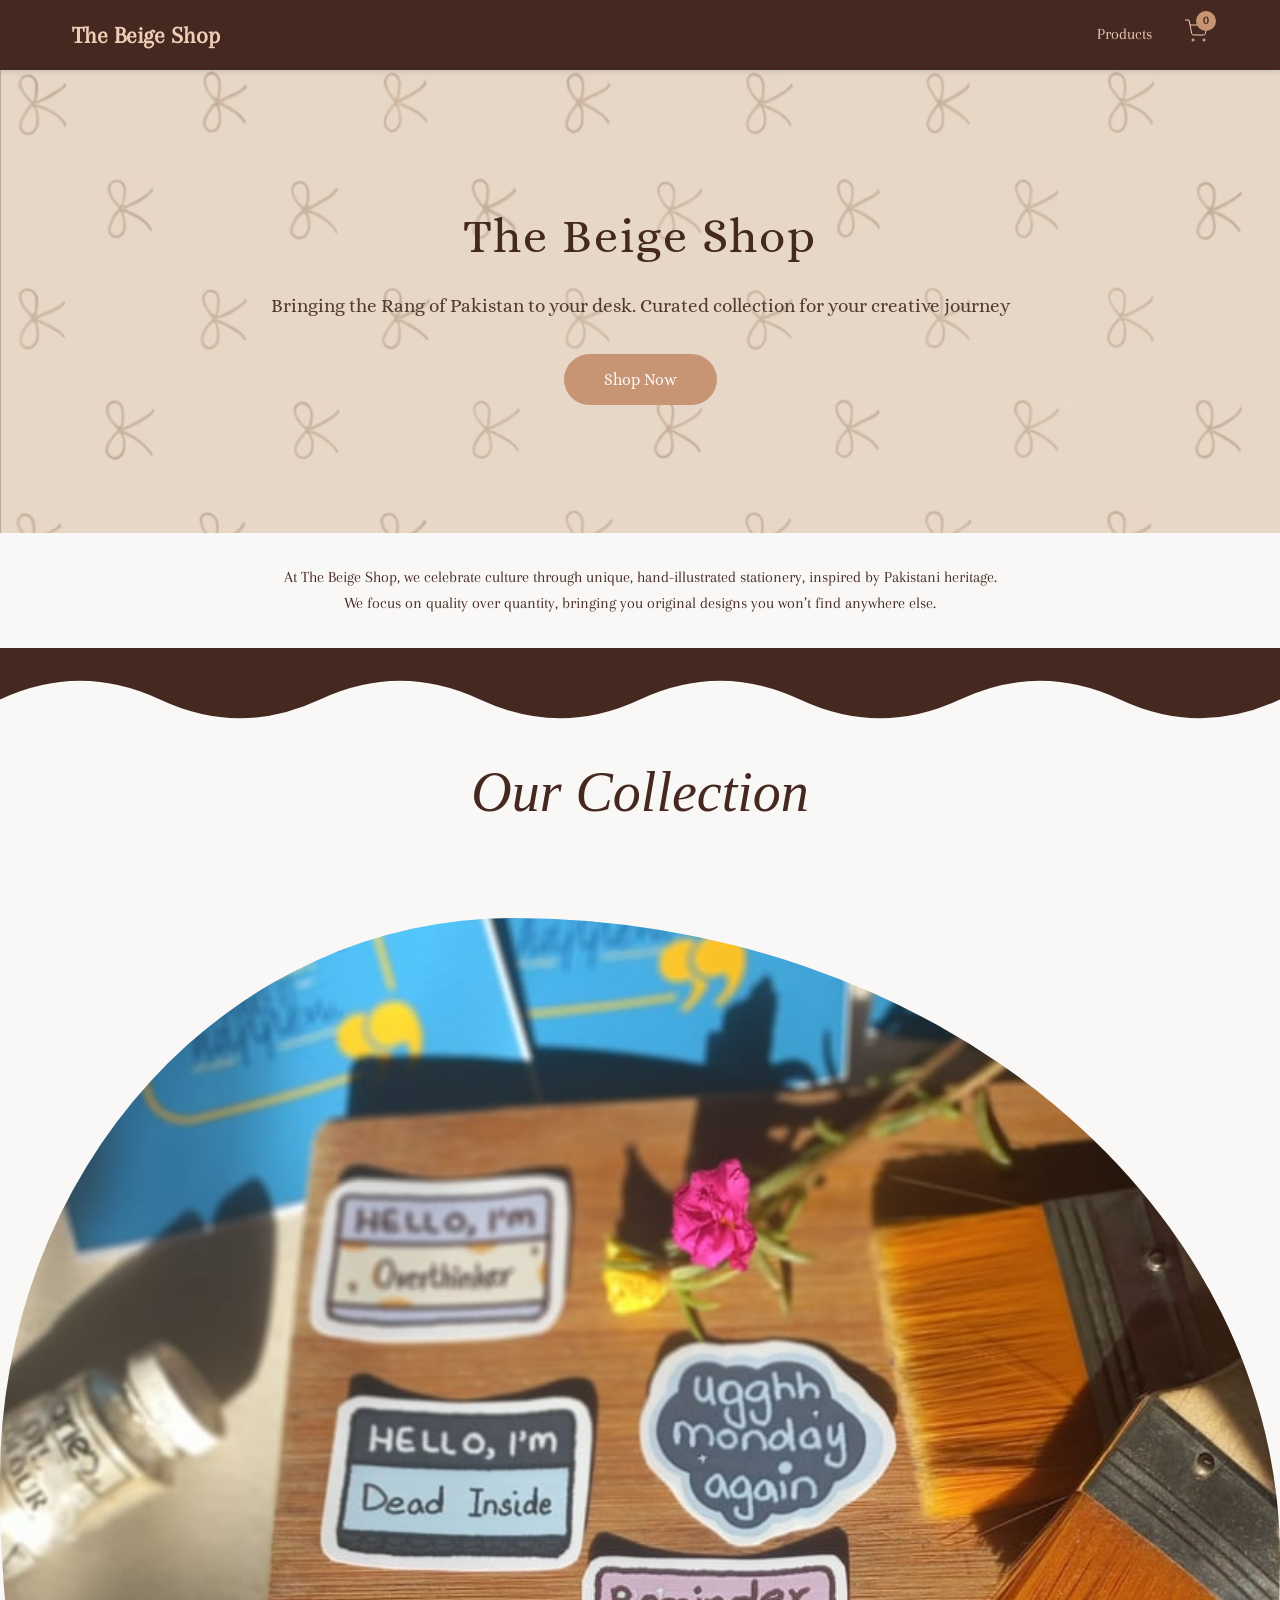
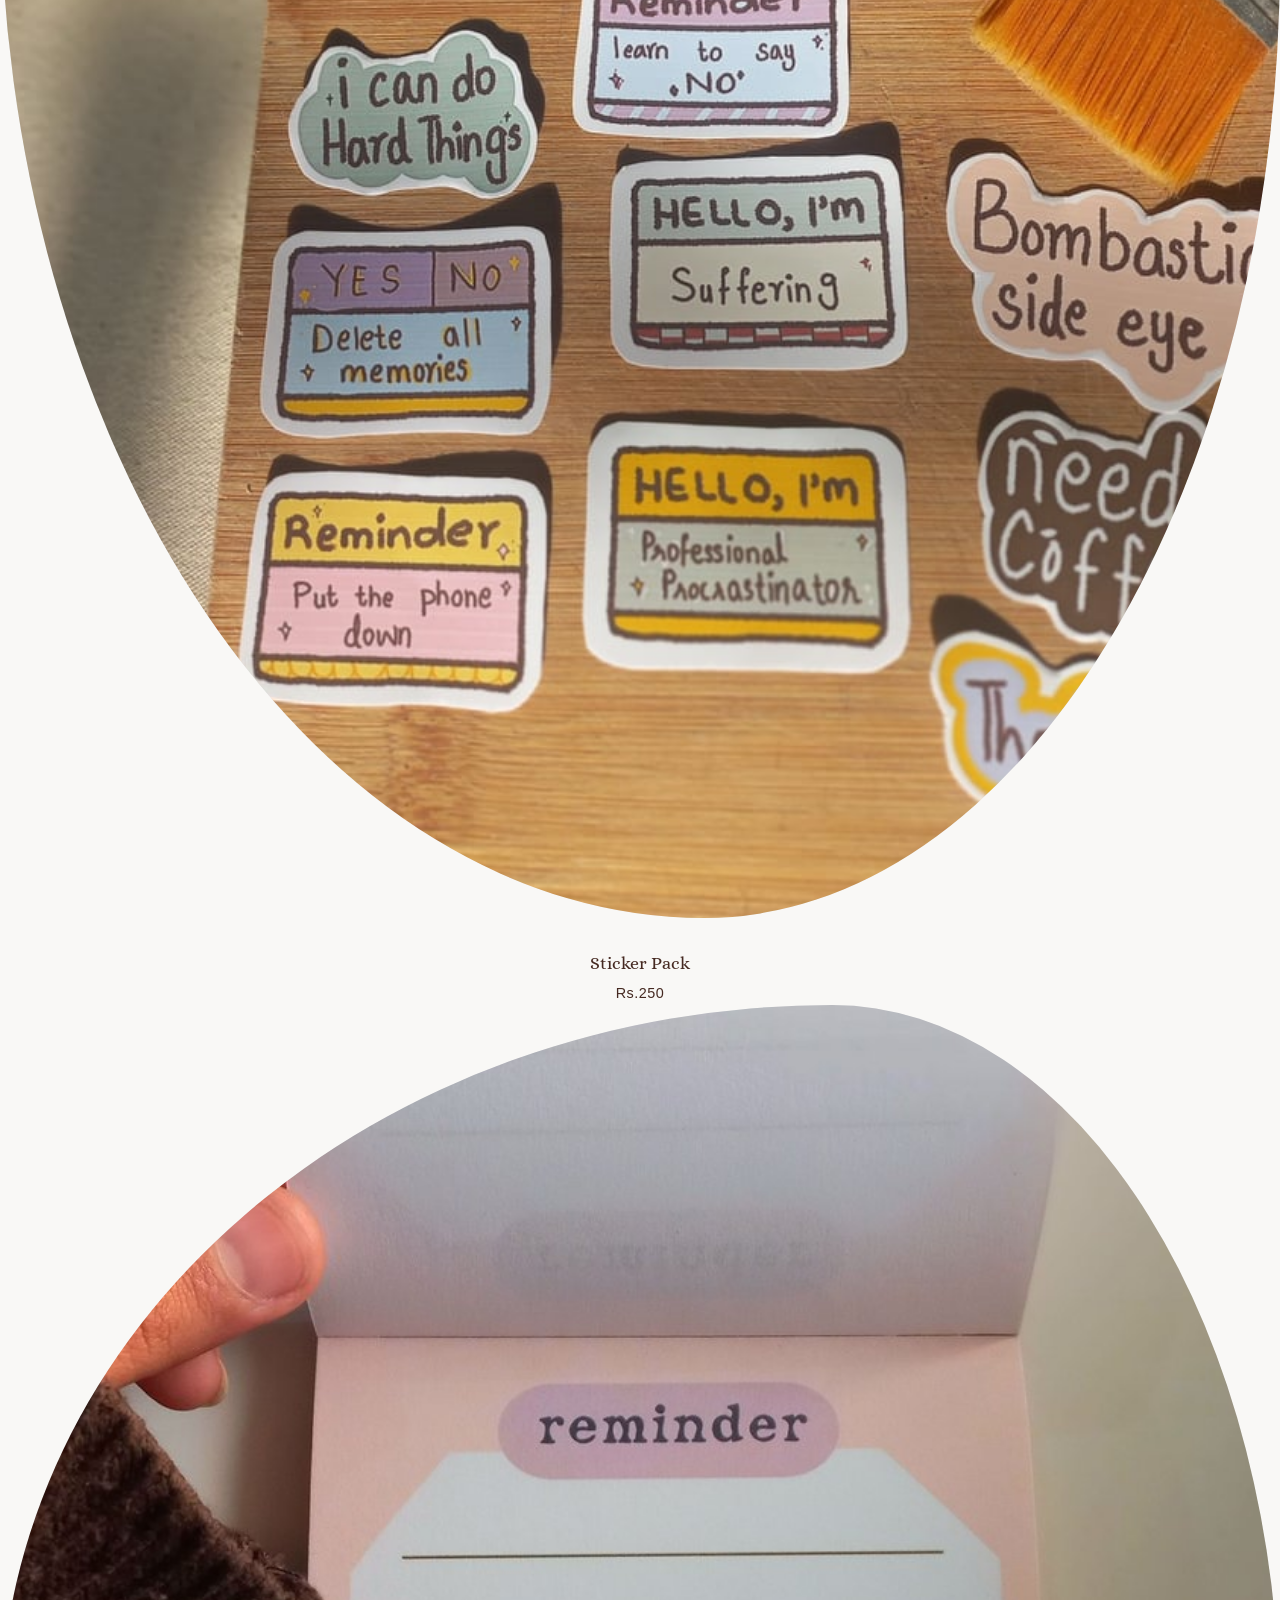
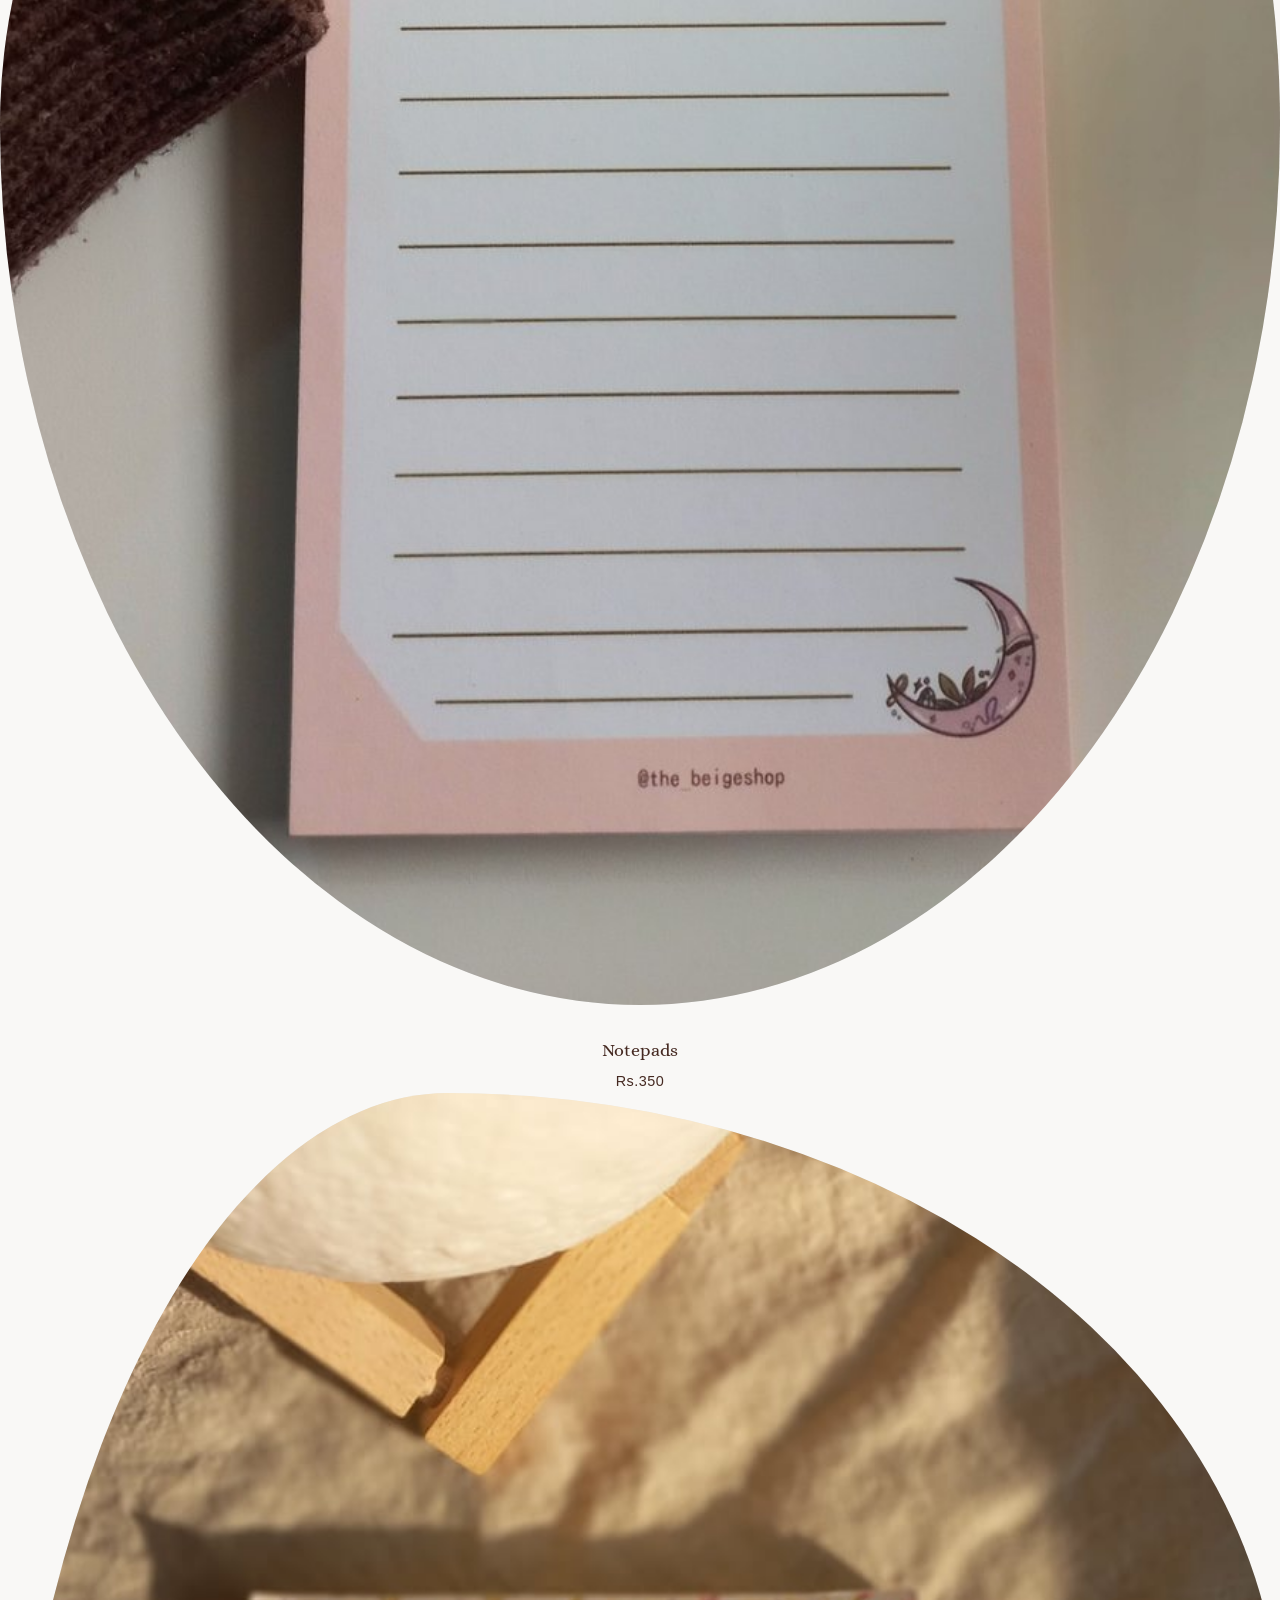
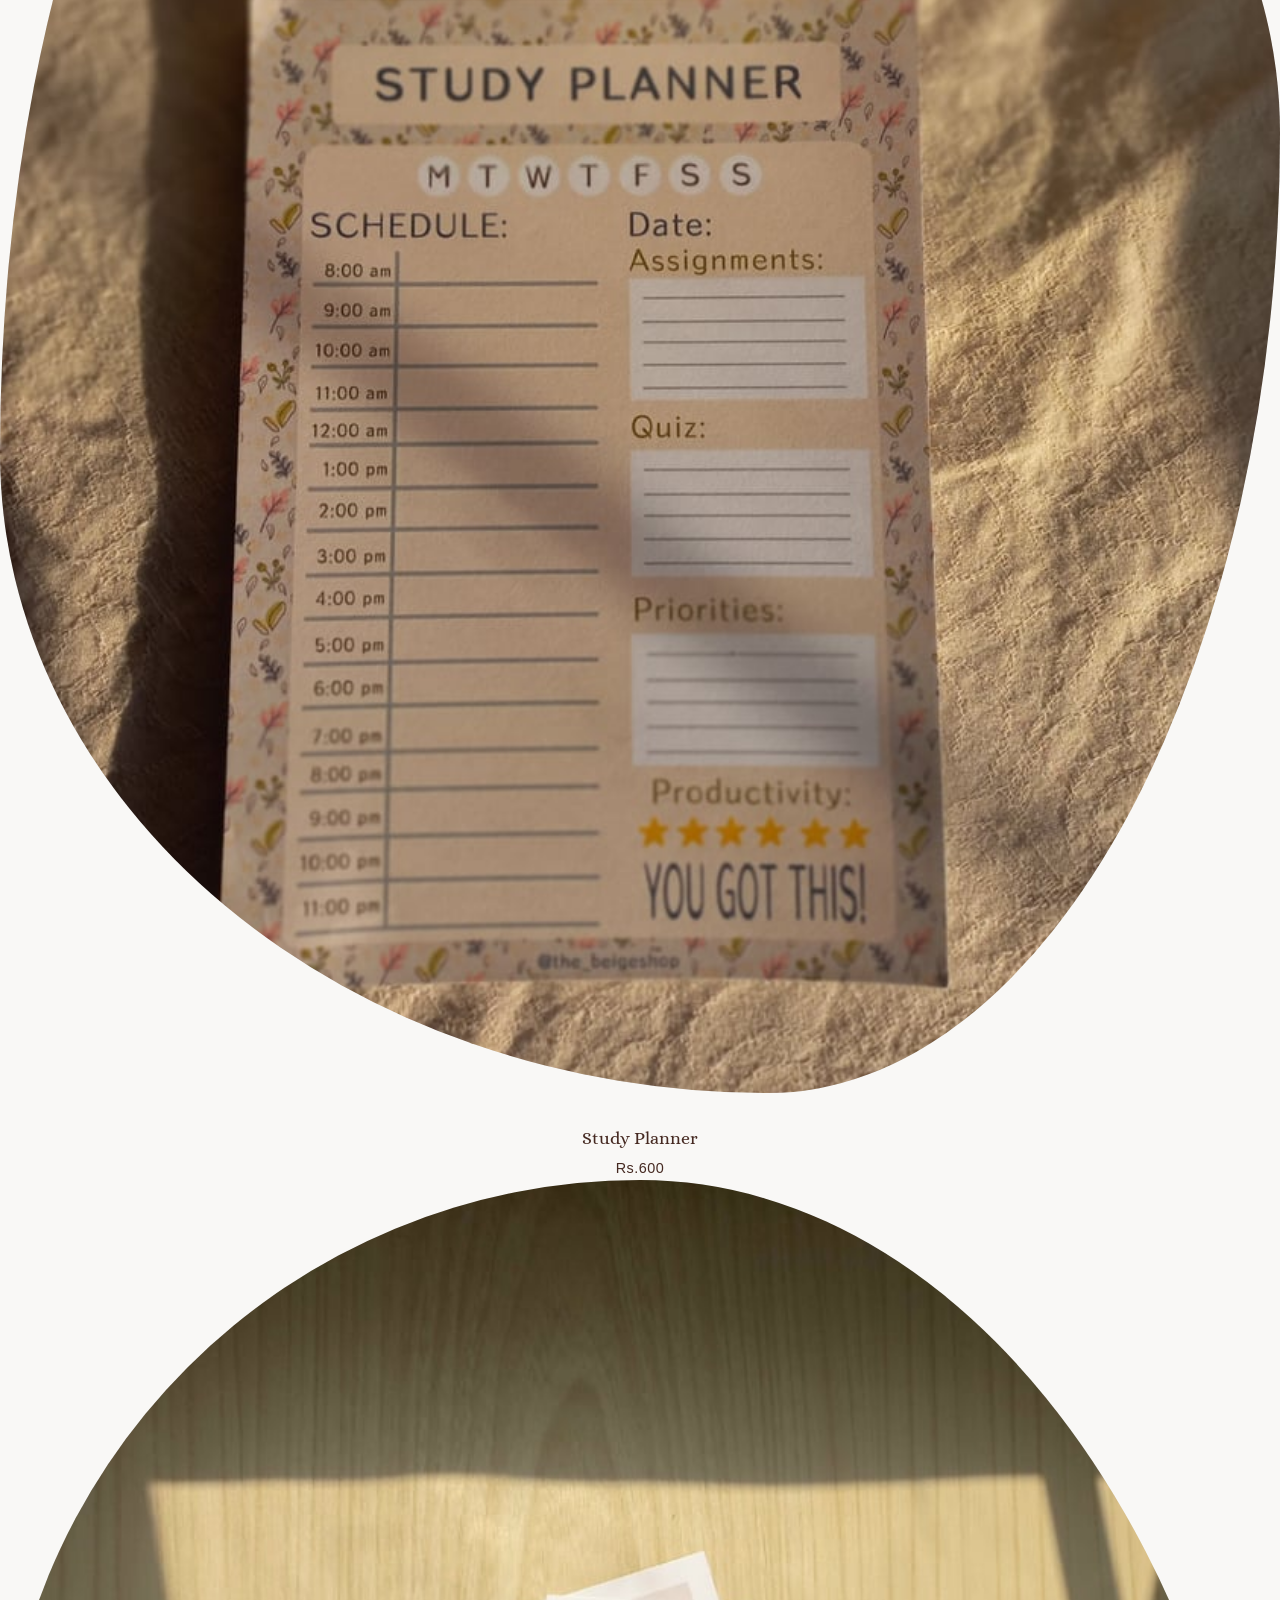
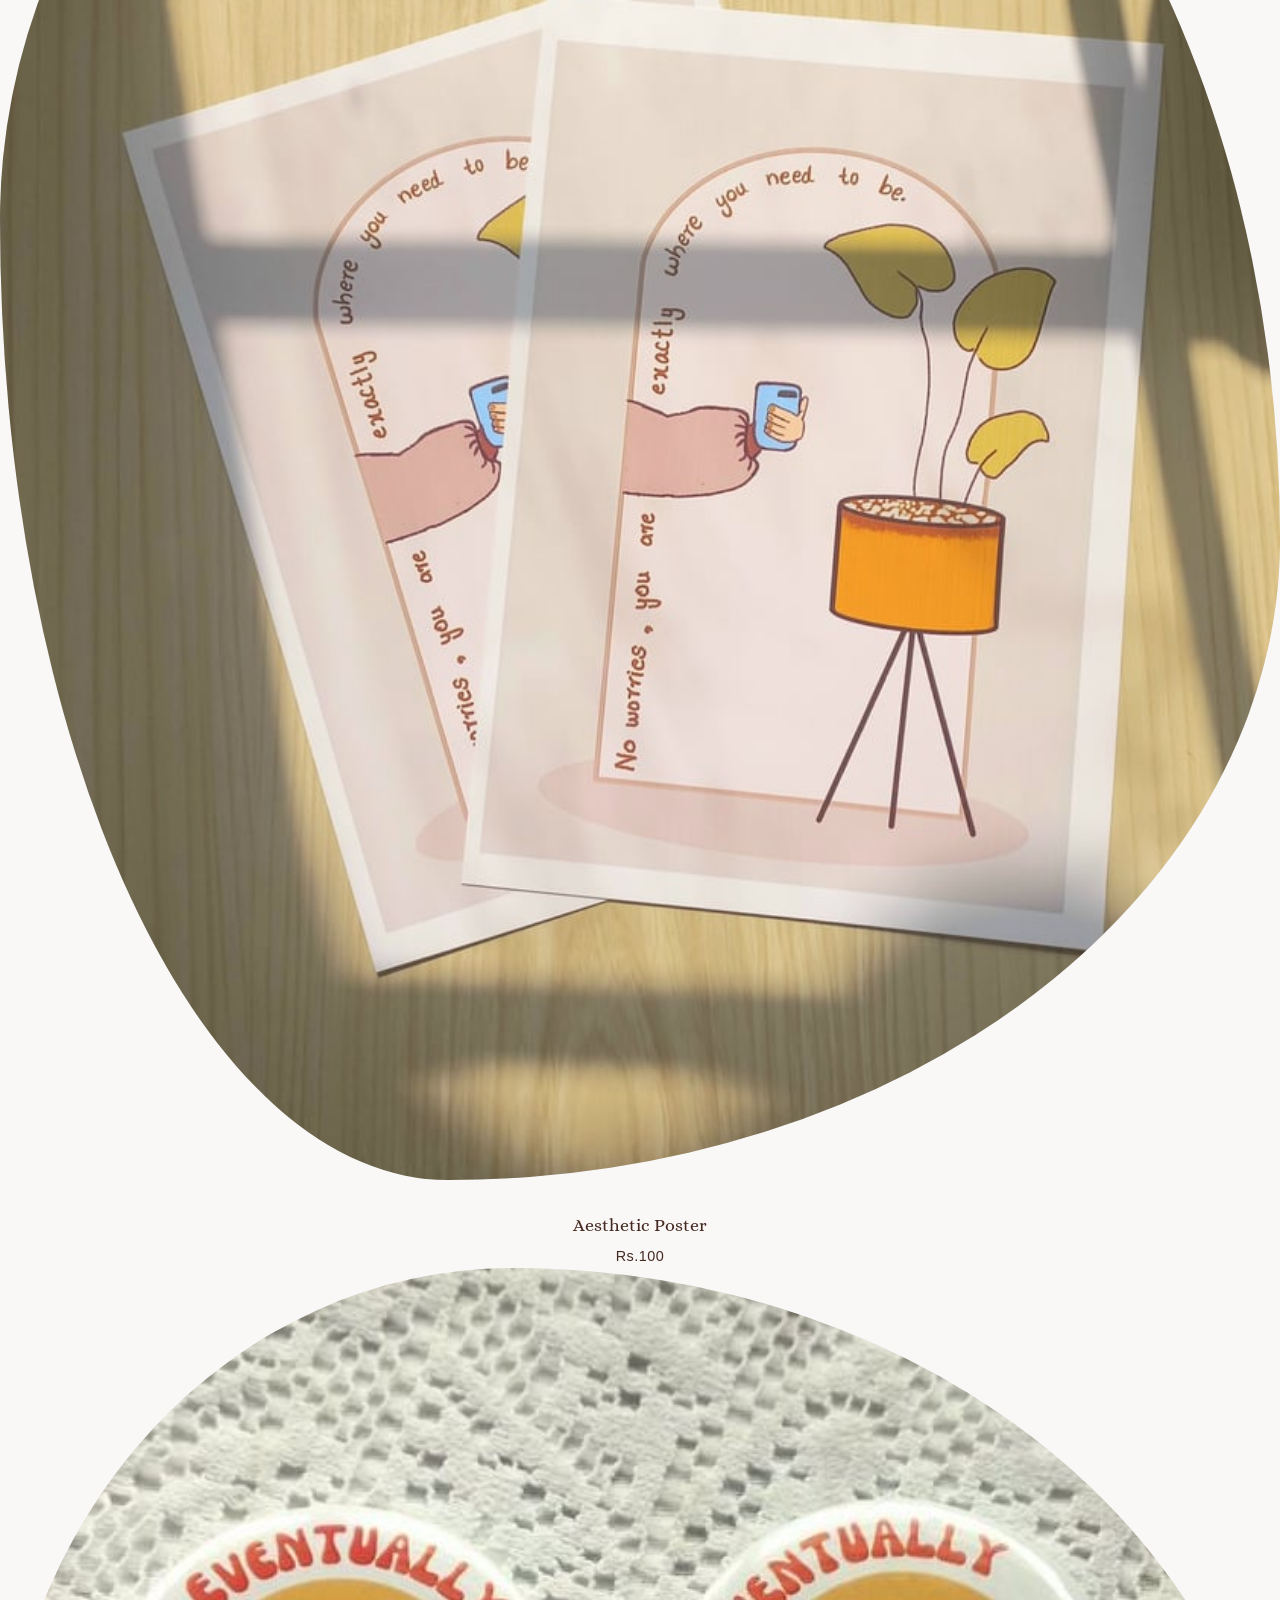
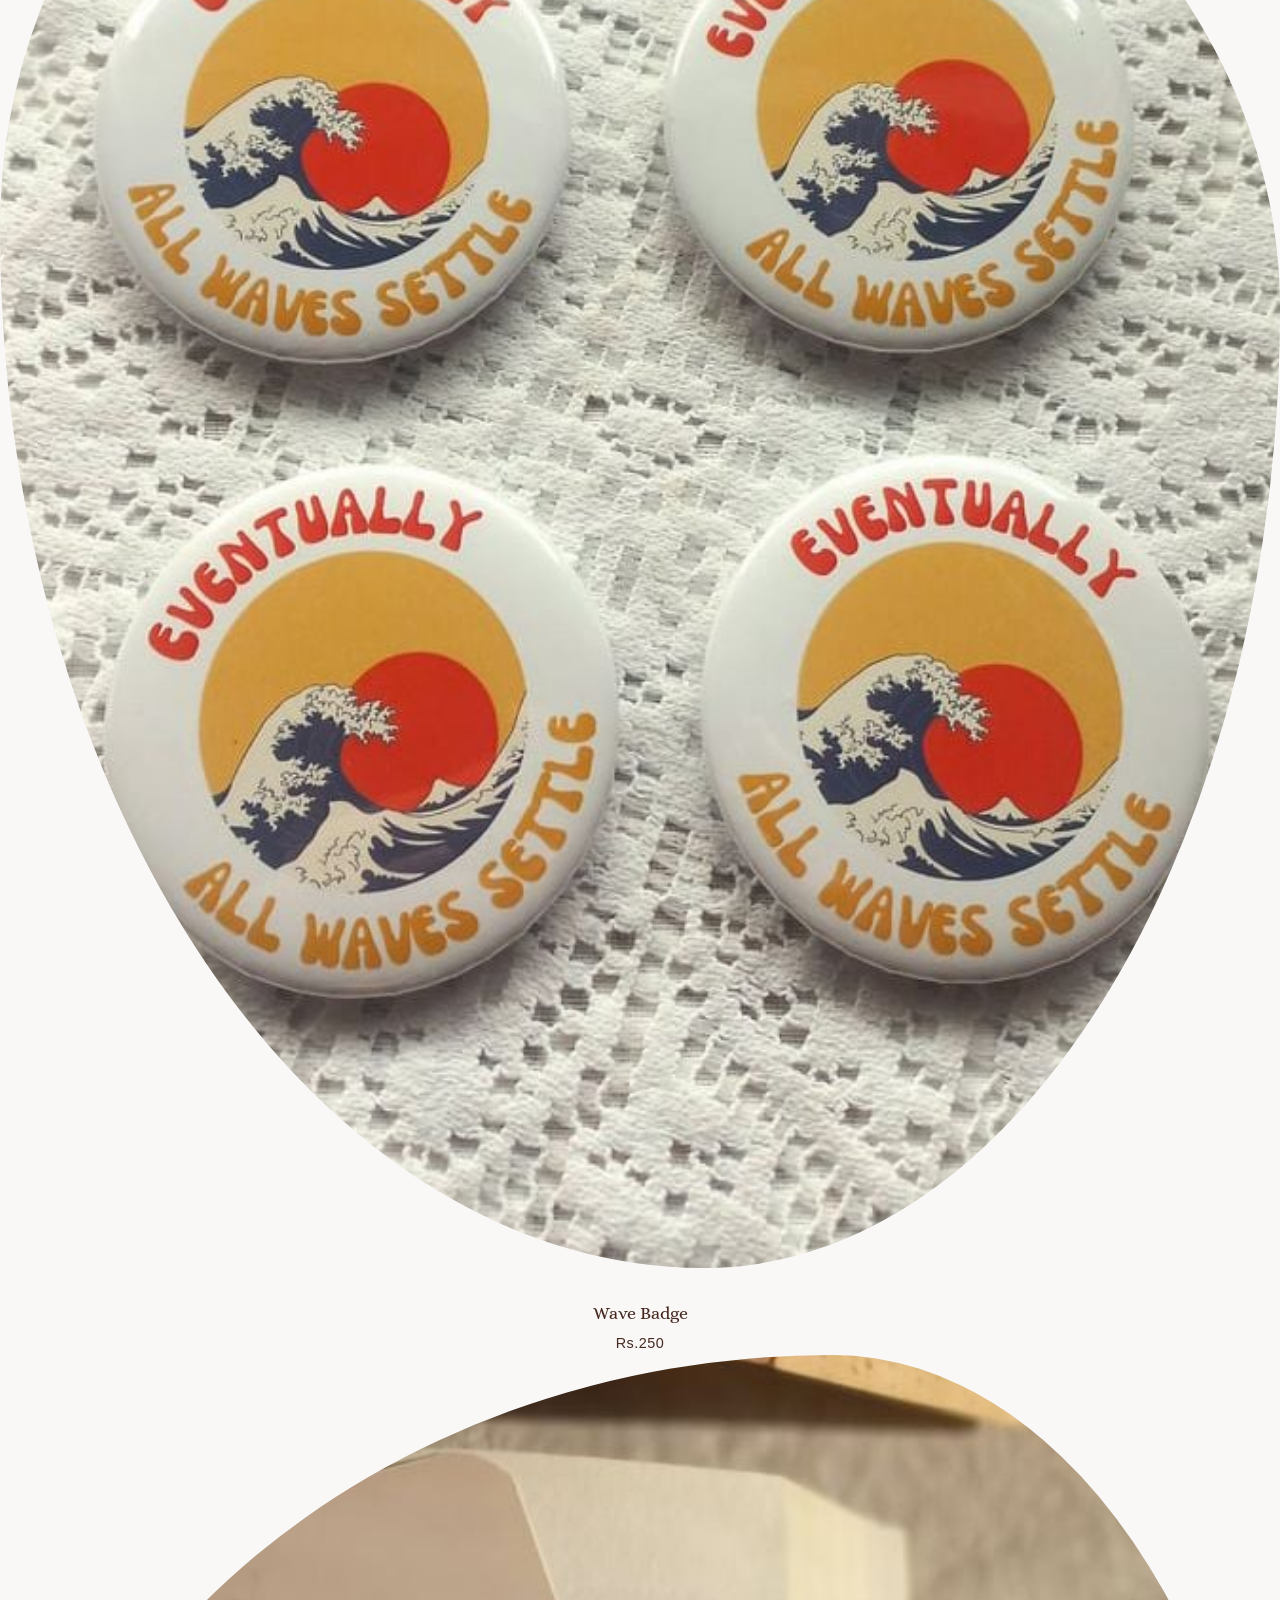
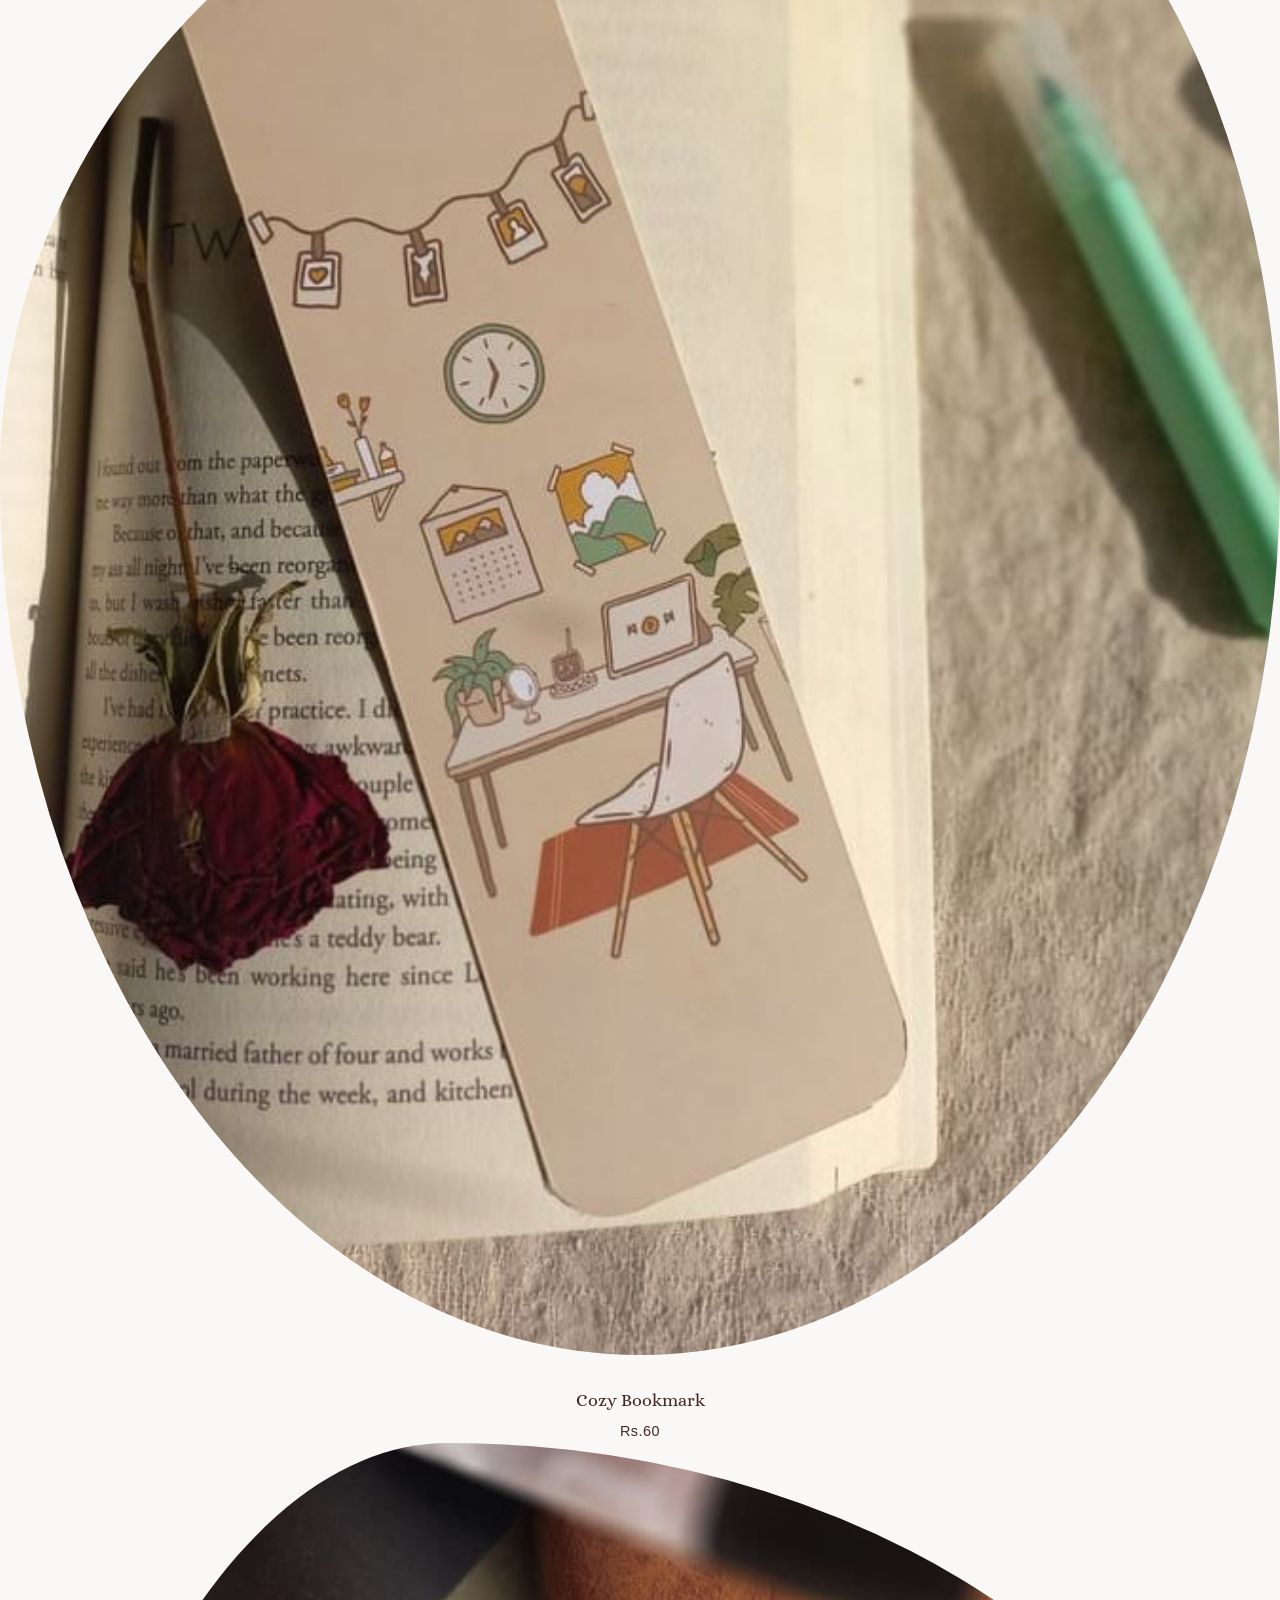
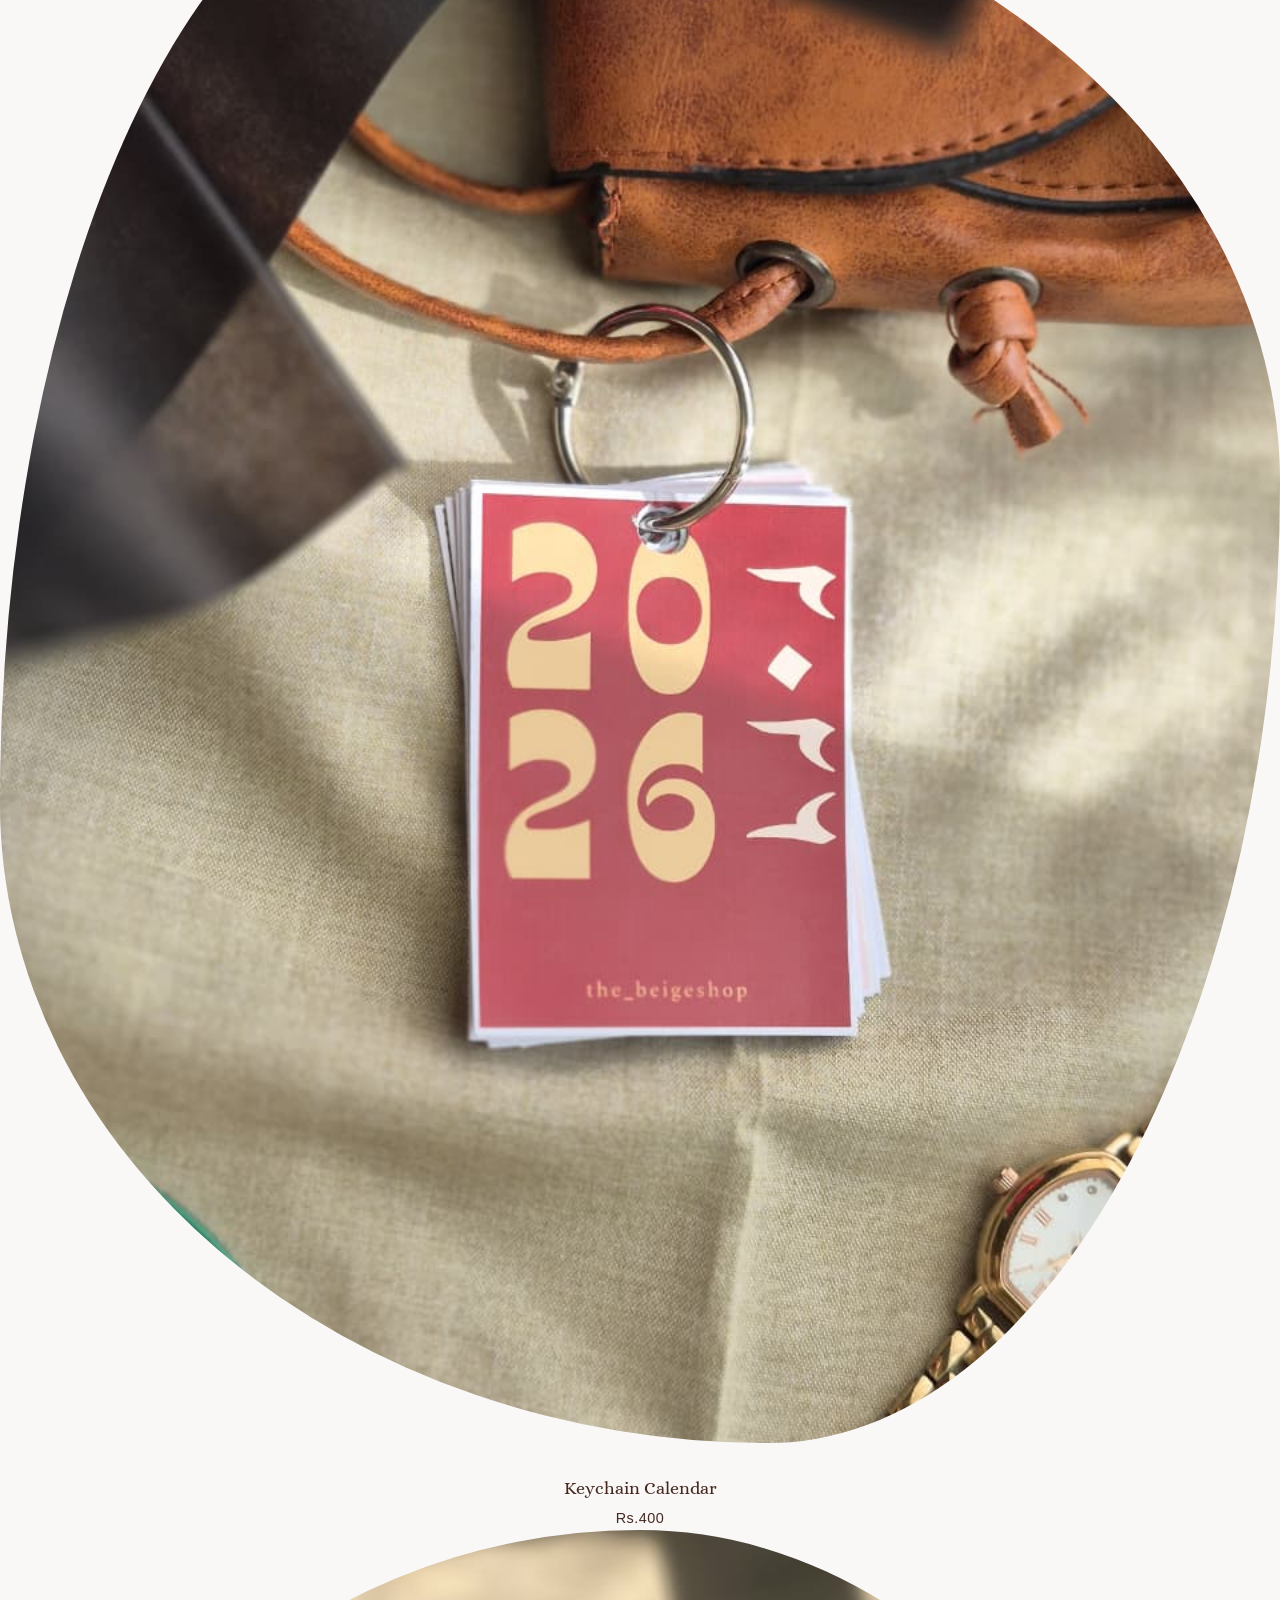
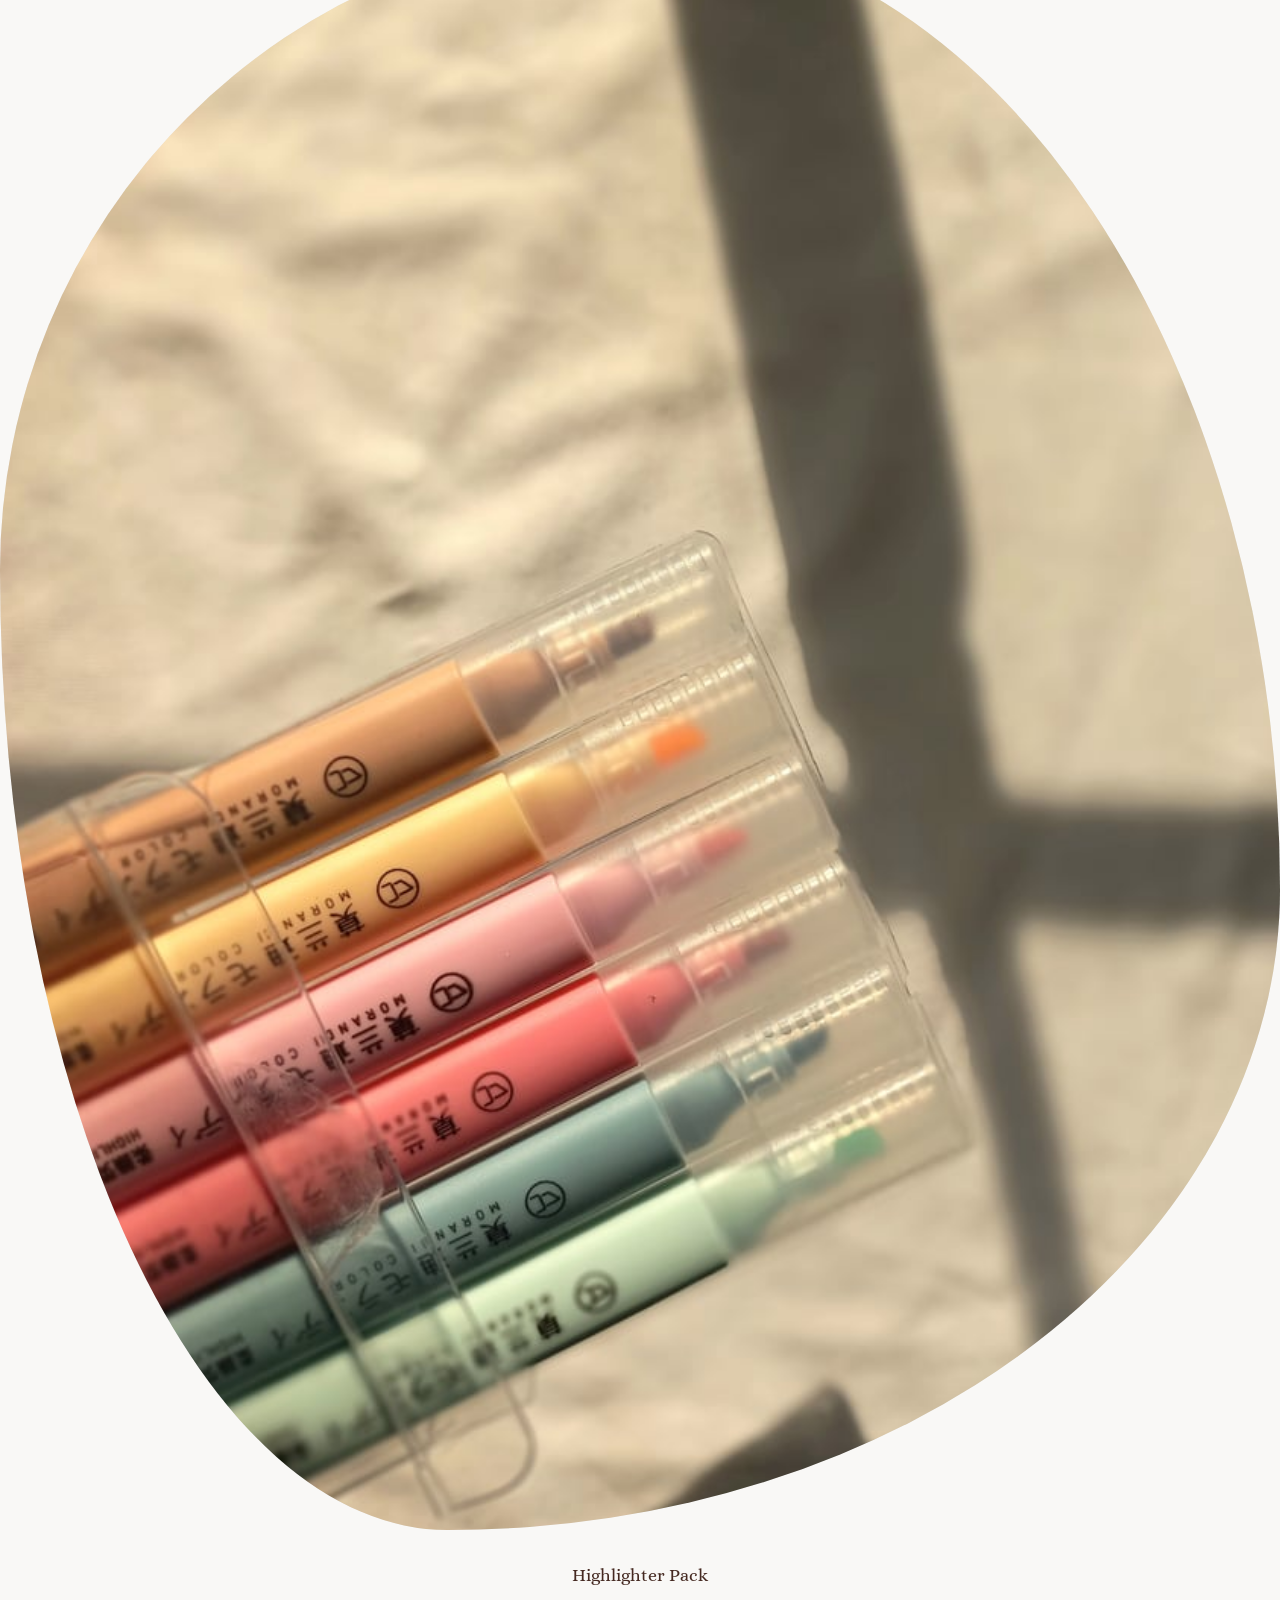
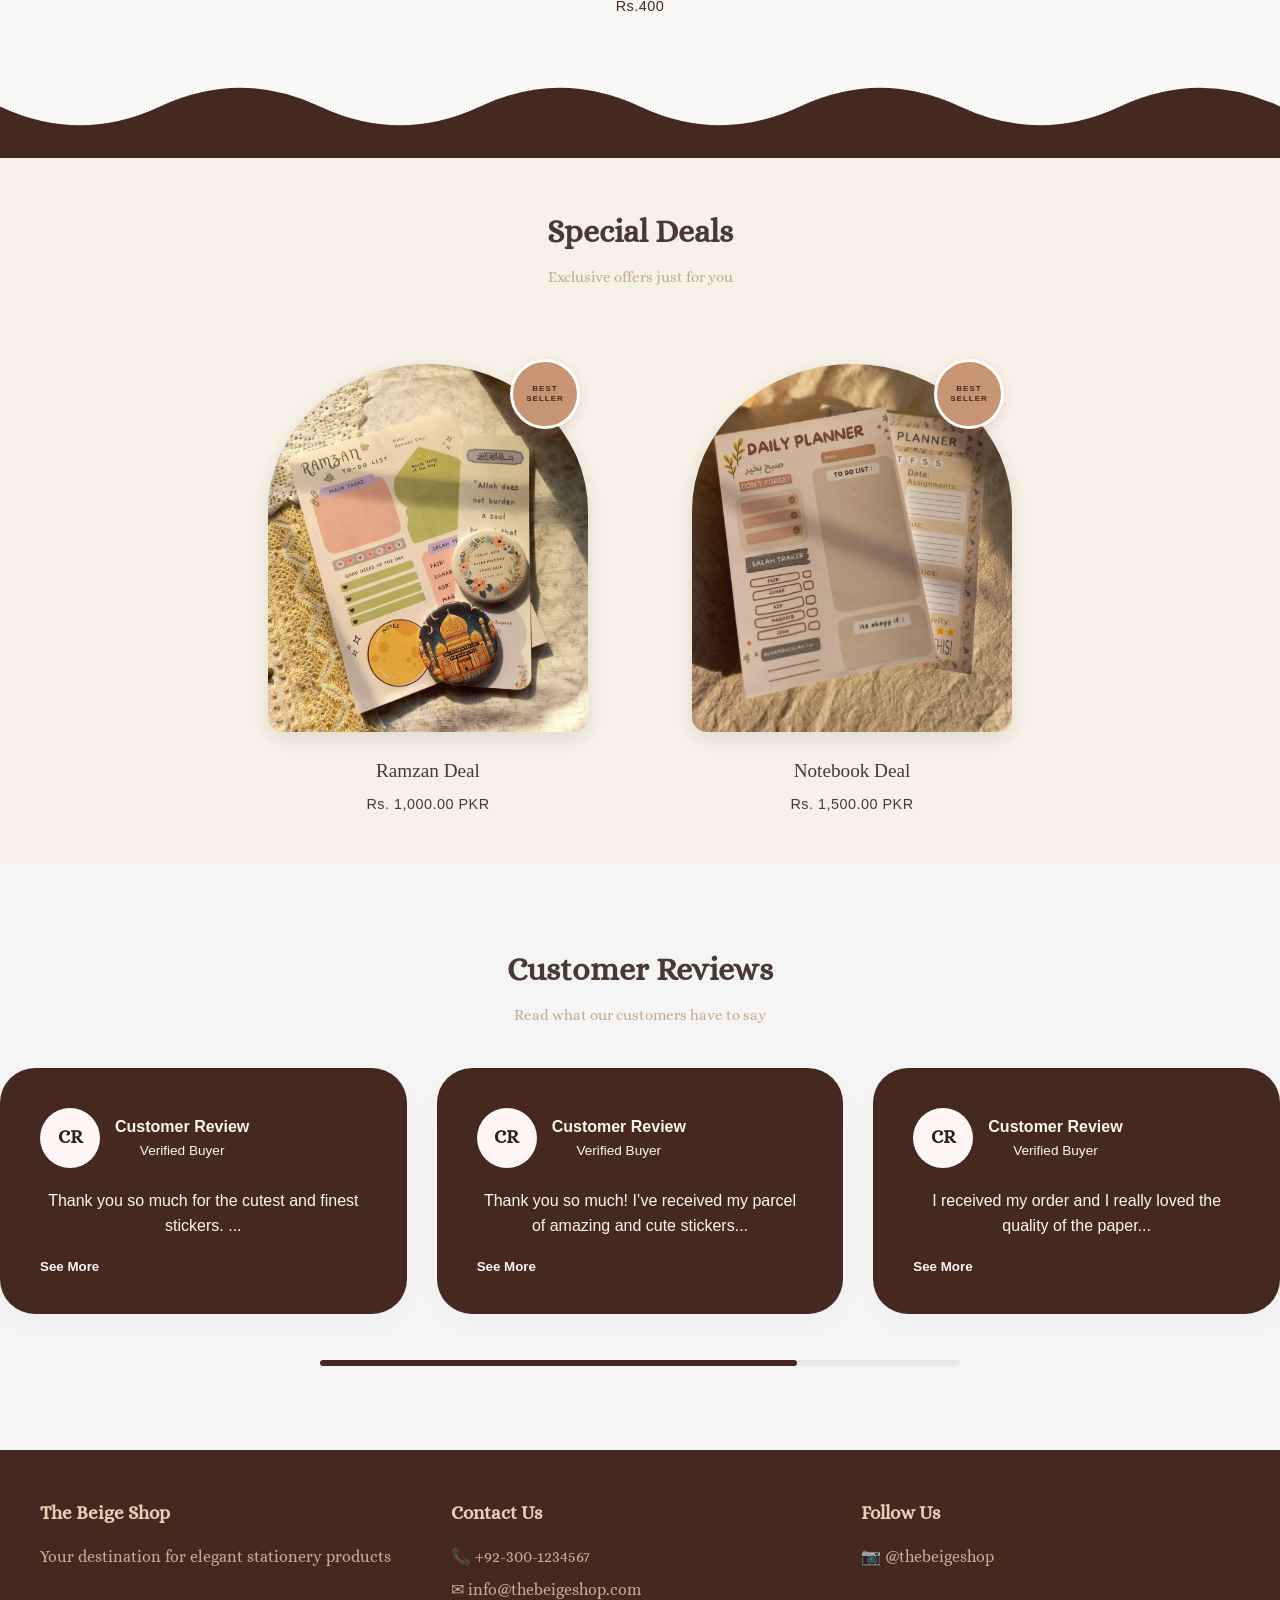
==== commit f0fd02ad: "commit" ====
--- a/index.html
+++ b/index.html
@@ -99,7 +99,7 @@
 
                     <!-- Item 3: Planner -->
                     <div class="product-card group relative cursor-pointer" data-id="3">
-                        <span class="sold-out-badge">Sold out</span>
+                        <!-- <span class="sold-out-badge">Sold out</span> -->
                         <div class="blob-container blob-3">
                             <img class="img-main" src="planner.jpeg" alt="Wax Warmer">
                             <img class="img-hover" src="planner2.jpeg" alt="Wax Warmer Alt">
--- a/styles.css
+++ b/styles.css
@@ -225,8 +225,8 @@
     left:270px;
     top: 30px;
     right: 60px;
-    background: #f5d7d7;
-    color: #d4857d;
+    background: #c79573;
+    color:#452921;
     font-family: 'Montserrat', sans-serif;
     font-size: 8px;
     font-weight: 600;
@@ -427,7 +427,7 @@
 }
 
 /* Sold Out Label */
-.sold-out-badge {
+/* .sold-out-badge {
     position: absolute;
     top: 20px;
     right: 20px;
@@ -441,7 +441,7 @@
     letter-spacing: 2px;
     z-index: 10;
     box-shadow: 0 4px 10px rgba(0,0,0,0.02);
-}
+} */
 
 /* ==========================================
    REVIEWS SECTION
